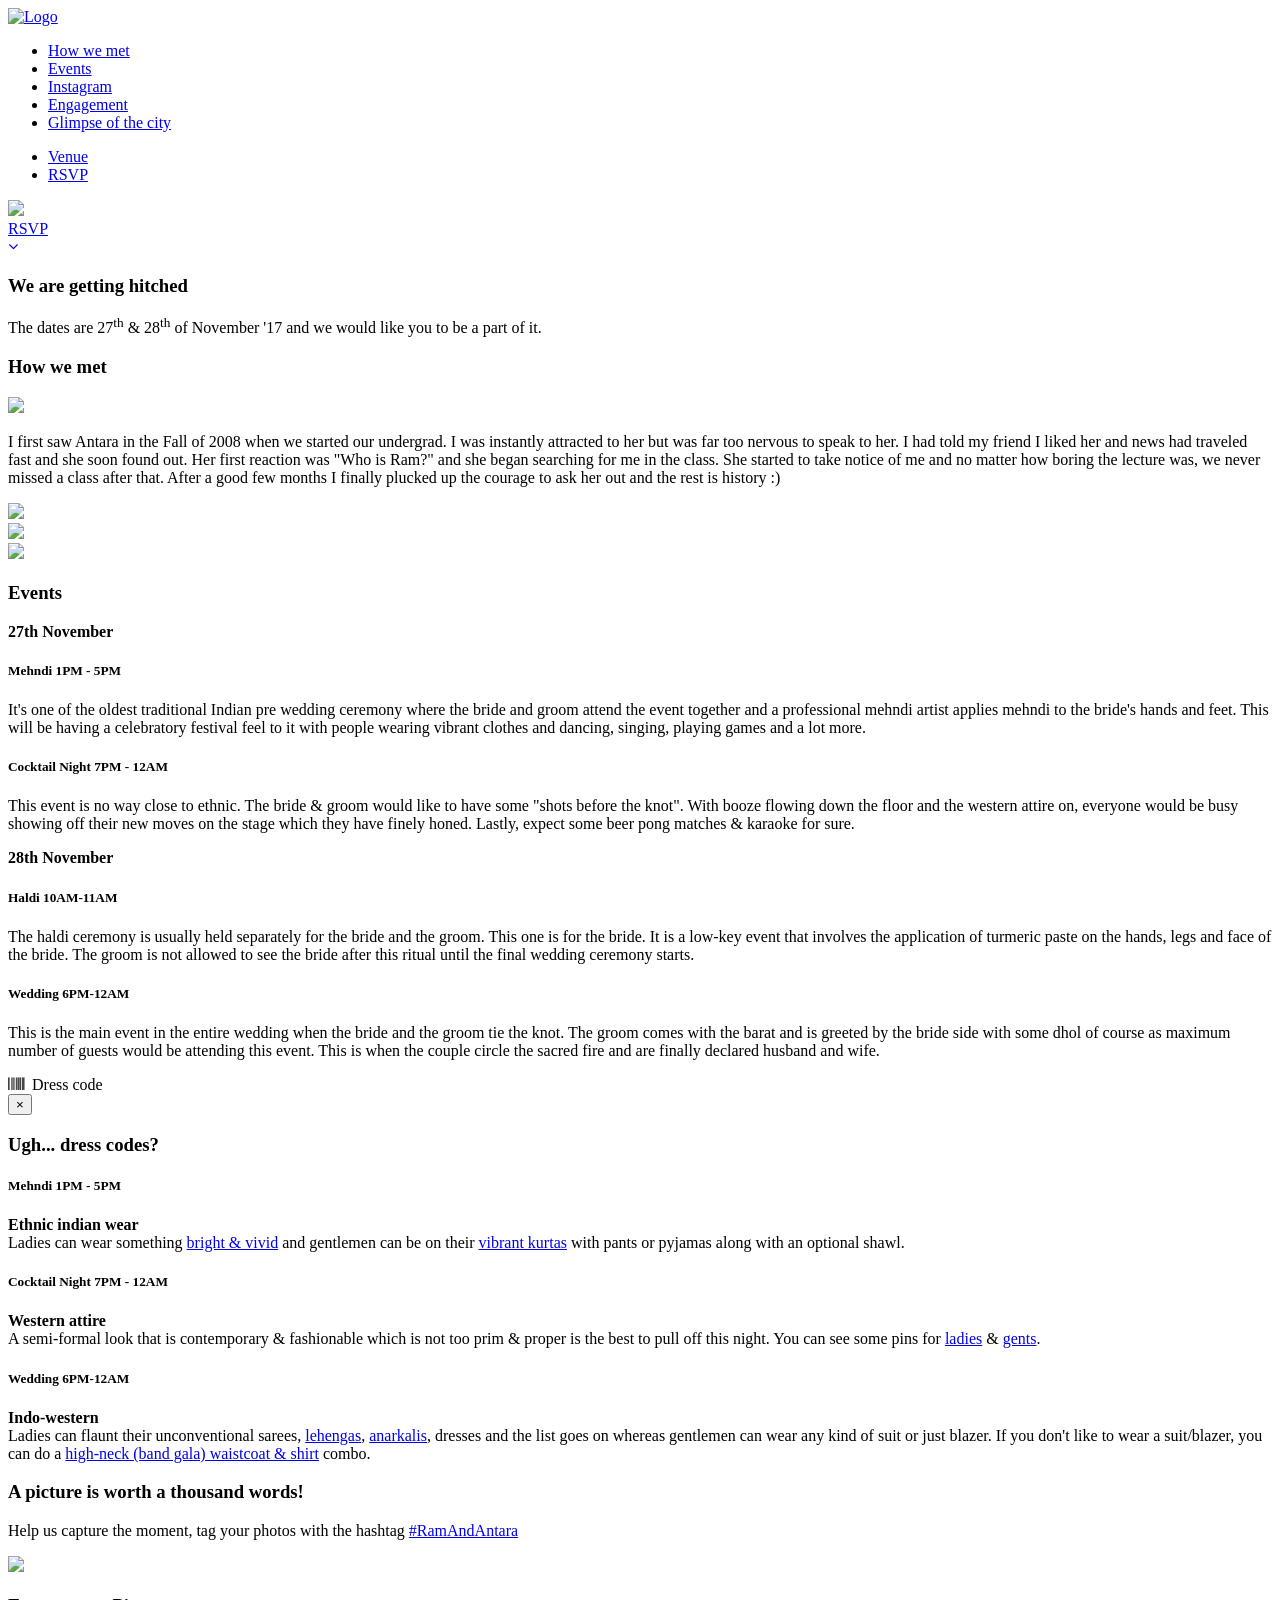
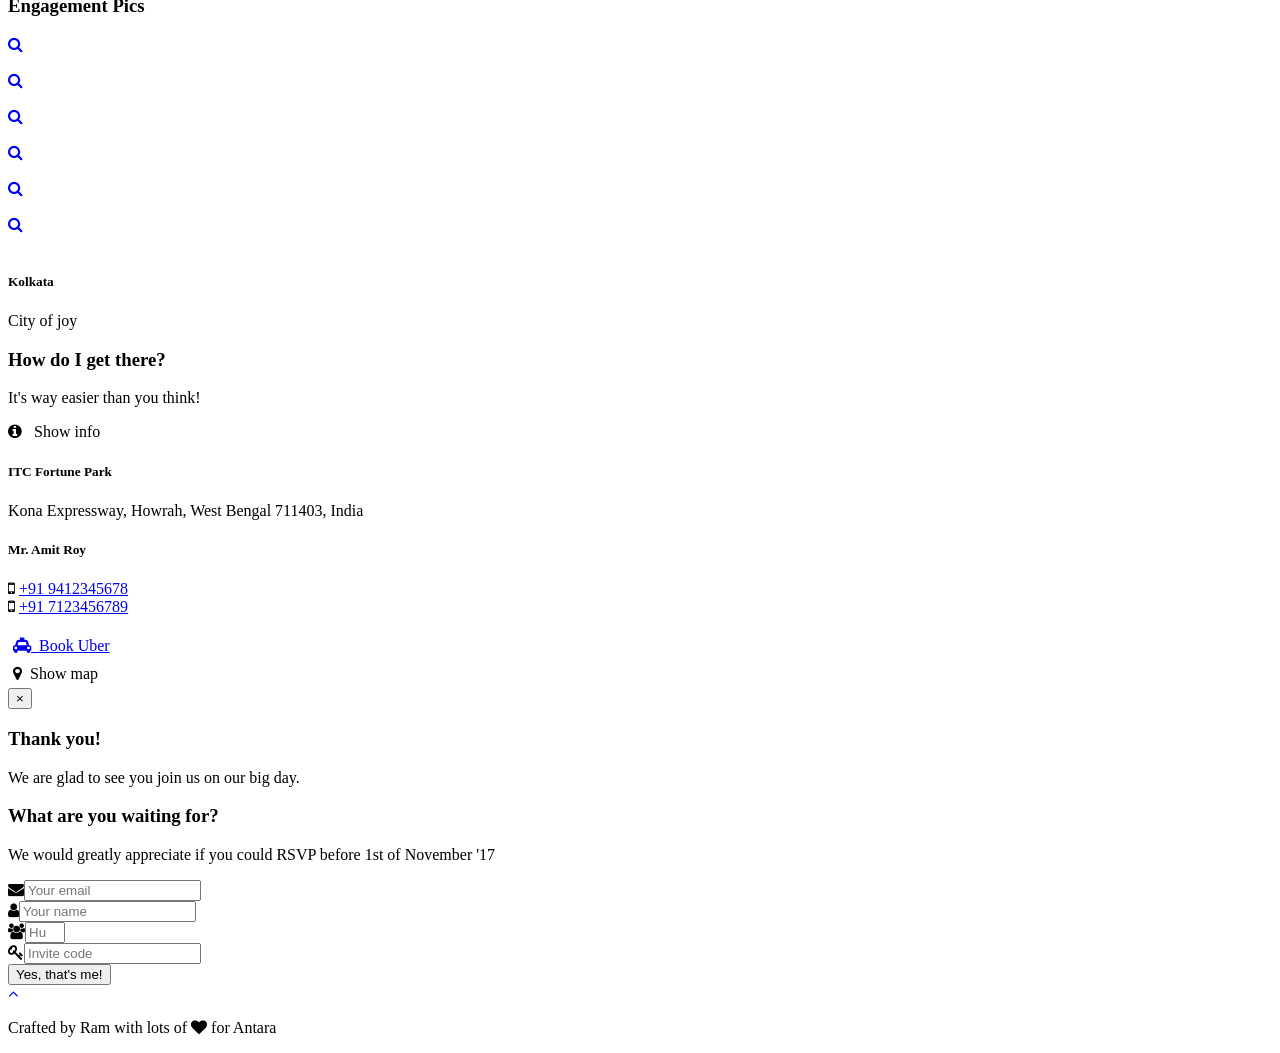
==== index.html @ 4f724c2d "changed some names" ====
<!doctype html>
<!--[if lt IE 7]>
<html class="no-js lt-ie9 lt-ie8 lt-ie7" lang="en"> <![endif]-->
<!--[if IE 7]>
<html class="no-js lt-ie9 lt-ie8" lang="en"> <![endif]-->
<!--[if IE 8]>
<html class="no-js lt-ie9" lang="en"> <![endif]-->
<!--[if gt IE 8]><!-->
<html class="no-js" lang="en"> <!--<![endif]-->
<head>
    <meta charset="utf-8">
    <meta http-equiv="X-UA-Compatible" content="IE=edge"/>
    <title>Shannan & Robert getting hitched!</title>
    <meta name="description" content="We would like to invite you to our big day.">
    <meta name="viewport" content="width=device-width, initial-scale=1">
    <meta name="theme-color" content="#ffffff">
    <meta property="og:title" content="Shannan & Robert">
    <meta property="og:description" content="We would like to invite you to our big day.">
    <meta property="og:image" content="https://wedding.ramswaroop.me/img/hero-min.jpg">
    <meta property="og:type" content="website">
    <link rel="apple-touch-icon" sizes="180x180" href="apple-touch-icon.png">
    <link rel="icon" type="image/png" sizes="32x32" href="favicon-32x32.png">
    <link rel="icon" type="image/png" sizes="16x16" href="favicon-16x16.png">
    <link rel="manifest" href="manifest.json">
    <link rel="mask-icon" href="safari-pinned-tab.svg" color="#5bbad5">

    <script>
        // load css files from CDN if local node_modules fail
        function loadCssFromCDN(css) {
            // create new link tag
            const link = document.createElement('link');
            if (css === 'animate.css') {
                link.href = 'https://cdnjs.cloudflare.com/ajax/libs/animate.css/3.7.2/animate.min.css';
            } else if (css === 'font-awesome.css') {
                link.href = 'https://cdnjs.cloudflare.com/ajax/libs/font-awesome/4.7.0/css/font-awesome.min.css';
            }
            link.rel = 'stylesheet';

            // add link tag to head section
            document.getElementsByTagName('head')[0].appendChild(link);
        }

        // load js files from CDN if local node_modules fail
        function loadJsFromCDN(js) {
            if (js === 'waypoints.js') {
                document.write('<script src="https://cdnjs.cloudflare.com/ajax/libs/waypoints/4.0.1/jquery.waypoints.js"><\/script>');
            } else if (js === 'jquery.js') {
                document.write('<script src="https://ajax.googleapis.com/ajax/libs/jquery/1.11.2/jquery.min.js"><\/script>');
            }
        }
    </script>

    <link rel="stylesheet" href="css/normalize.min.css">
    <link rel="stylesheet" href="css/bootstrap.min.css">
    <link rel="stylesheet" href="css/jquery.fancybox.css">
    <link rel="stylesheet" href="css/flexslider.css">
    <link rel="stylesheet" href="css/styles.min.css">
    <link rel="stylesheet" href="css/queries.css">
    <link rel="stylesheet" href="node_modules/animate.css/animate.min.css" onerror="loadCssFromCDN('animate.css')">
    <link rel="stylesheet" href="node_modules/font-awesome/css/font-awesome.min.css" onerror="loadCssFromCDN('font-awesome.css')">
    <script src="js/vendor/modernizr-2.8.3-respond-1.4.2.min.js"></script>
</head>
<body id="top">
<!--[if lt IE 8]>
<p class="browserupgrade">You are using an <strong>outdated</strong> browser. Please <a href="https://browsehappy.com/">upgrade
    your browser</a> to improve your experience.</p>
<![endif]-->
<section class="hero">
    <section class="navigation">
        <header>
            <div class="header-content">
                <div class="logo"><a href="#"><img src="img/logo.png" alt="Logo"></a></div>
                <div class="header-nav">
                    <nav>
                        <ul class="primary-nav">
                            <li><a href="#intro">How we met</a></li>
                            <li><a href="#events">Events</a></li>
                            <li><a href="#instagram">Instagram</a></li>
                            <li><a href="#eng-pics">Engagement</a></li>
                            <li class="hidden-sm hidden-xs"><a href="#video-bg">Glimpse of the city</a></li>
                        </ul>
                        <ul class="member-actions">
                            <li><a href="#map" class="login">Venue</a></li>
                            <li><a href="#rsvp" class="btn-white btn-small">RSVP</a></li>
                        </ul>
                    </nav>
                </div>
                <div class="navicon">
                    <a class="nav-toggle" href="#"><span></span></a>
                </div>
            </div>
        </header>
    </section>
    <div class="container">
        <div class="row">
            <div class="col-md-10 col-md-offset-1">
                <div class="hero-content text-center">
                    <!--<h1>Ram and Antara</h1>-->
                    <img src="img/logo-lg.png">
                    <!--<p class="intro">Ram & Antara are getting hitched!</p>-->
                    <!--<a href="#" class="btn btn-fill btn-large btn-margin-right">Scroll Down</a> -->
                </div>
            </div>
        </div>
        <div class="row">
            <div class="col-sm-4 hidden-xs"></div>
            <div class="col-sm-4 hidden-xs text-center"><a href="#rsvp"
                                                           class="btn btn-accent btn-large rsvp-btn">RSVP</a></div>
            <div class="col-sm-4 hidden-xs"></div>
        </div>
    </div>
    <div class="down-arrow floating-arrow"><a href="#invitation"><i class="fa fa-angle-down"></i></a></div>
</section>

<section id="invitation" class="section-padding">
    <div class="container">
        <div class="row">
            <div class="col-md-12 text-center">
                <h3>We are getting hitched</h3>
                <p>The dates are 27<sup>th</sup> & 28<sup>th</sup> of November '17 and we would like you to be a part of
                    it.</p>
                <div class="share-bar"></div>
            </div>
        </div>
    </div>
</section>

<section id="intro">
    <div class="container">
        <div class="row">
            <div class="col-md-12 text-center">
                <h3 class="header">How we met</h3>
            </div>
        </div>
        <div class="row">
            <div class="col-md-3 hidden-sm hidden-xs"><img src="img/IMG_2317.jpg" class="wp1"></div>
            <div class="col-md-6">
                <p>
                    I first saw Antara in the Fall of 2008 when we started our undergrad. I was instantly attracted to
                    her but was far too nervous to speak to her. I had told my friend I liked her and news had traveled
                    fast and she soon found out. Her first reaction was "Who is Ram?" and she began searching for me in
                    the class. She started to take notice of me and no matter how boring the lecture was, we never
                    missed a class after that. After a good few months I finally plucked up the courage to ask her out
                    and the rest is history :)
                </p>
            </div>
            <div class="col-md-3 hidden-sm hidden-xs"><img src="img/DSD_0214.jpg" class="wp2"></div>
        </div>
        <div class="row">
            <div class="col-sm-4 col-sm-push-2 col-xs-6 hidden-md hidden-lg"><img src="img/IMG_2317.jpg" class="wp8"></div>
            <div class="col-sm-4 col-sm-push-2 col-xs-6 hidden-md hidden-lg"><img src="img/DSD_0214.jpg" class="wp9"></div>
        </div>
    </div>
</section>

<section class="events section-padding" id="events">
    <div class="container">
        <div class="row">
            <div class="col-md-12">
                <h3 class="header">Events</h3>
            </div>
        </div>
        <div class="row">
            <div class="col-md-6 col-sm-12 col-xs-12 leftcol">
                <div class="wp3">
                    <p><strong>27th November</strong></p>

                    <h5>Mehndi <span class="time">1PM - 5PM</span></h5>
                    <p>It's one of the oldest traditional Indian pre wedding ceremony where the bride and groom
                        attend the event together and a professional mehndi artist applies
                        mehndi to the bride's hands and feet. This will be having a celebratory
                        festival feel to it with people wearing vibrant clothes and dancing, singing, playing
                        games and a lot more.</p>
                </div>
                <div class="wp5">
                    <h5>Cocktail Night <span class="time">7PM - 12AM</span></h5>
                    <p>This event is no way close to ethnic. The bride & groom would like to have some "shots before the
                        knot". With booze flowing down the floor and the western attire on, everyone would be busy
                        showing off their new moves on the stage which they have finely honed. Lastly, expect some beer
                        pong matches & karaoke for sure.</p>
                </div>
            </div>
            <div class="col-md-6 col-sm-12 col-xs-12 rightcol">
                <div class="wp4">
                    <p><strong>28th November</strong></p>

                    <h5>Haldi <span class="time">10AM-11AM</span></h5>
                    <p>The haldi ceremony is usually held separately for the bride and the groom. This one is for the
                        bride. It is a low-key event that involves the application of turmeric paste on the hands, legs
                        and face of the bride. The groom is not allowed to see the bride after this ritual until the
                        final wedding ceremony starts.</p>
                </div>
                <div class="wp6">
                    <h5>Wedding <span class="time">6PM-12AM</span></h5>
                    <p>This is the main event in the entire wedding when the bride and the groom tie the
                        knot. The groom comes with the barat and is greeted by the bride side with some dhol of course
                        as maximum number of guests would be attending this event. This is when the couple circle the
                        sacred fire and are finally declared husband and wife.</p>
                </div>
            </div>
        </div>
        <div class="row section-padding">
            <div class="col-md-4 col-md-offset-4 text-center">
                <a class="btn btn-accent btn-small" data-toggle="modal" data-target="#dc-modal">
                    <i class="fa fa-barcode"></i>&nbsp;&nbsp;Dress code
                </a>
            </div>
        </div>
        <!--<div class="row">
            <div class="col-xs-12 section-border section-padding">
            </div>
        </div>-->
    </div>

    <div id="dc-modal" class="modal fade" tabindex="-1" role="dialog">
        <div class="modal-dialog" role="document">
            <div class="modal-content">
                <div class="modal-body">
                    <button type="button" class="close" data-dismiss="modal" aria-label="Close"><span>&times;</span>
                    </button>
                    <h3 class="text-center section-padding">Ugh... dress codes?</h3>
                    <h5>Mehndi <span class="time">1PM - 5PM</span></h5>
                    <p>
                        <strong>Ethnic indian wear</strong>
                        <br>
                        Ladies can wear something
                        <a href="https://www.pinterest.com/ramswarooppatra/mehndi-dress-for-women/">bright & vivid</a>
                        and gentlemen can be on
                        their <a href="https://www.pinterest.com/ramswarooppatra/mehndi-dress-for-men/">vibrant
                        kurtas</a> with pants or pyjamas along with an optional shawl.
                    </p>
                    <h5>Cocktail Night <span class="time">7PM - 12AM</span></h5>
                    <p>
                        <strong>Western attire</strong>
                        <br>
                        A semi-formal look that is contemporary & fashionable which is not too prim & proper is the best
                        to pull off this night. You can see some pins for
                        <a href="https://www.pinterest.com/ramswarooppatra/cocktail-night-outfit-for-women/">ladies</a>
                        & <a href="https://www.pinterest.com/ramswarooppatra/cocktail-night-outfit-for-men/">gents</a>.
                    </p>
                    <h5>Wedding <span class="time">6PM-12AM</span></h5>
                    <p>
                        <strong>Indo-western</strong>
                        <br>
                        Ladies can flaunt their unconventional sarees,
                        <a href="https://www.pinterest.com/ramswarooppatra/indo-western-lehengas/">lehengas</a>,
                        <a href="https://www.pinterest.com/ramswarooppatra/indo-western-anarkalis/">anarkalis</a>,
                        dresses and the list
                        goes on whereas gentlemen can wear any kind of suit or just blazer. If you don't like to wear a
                        suit/blazer, you can do a <a
                            href="https://www.pinterest.com/ramswarooppatra/high-neck-jackets-for-men/">high-neck
                        (band gala) waistcoat & shirt</a> combo.
                    </p>
                </div>
            </div><!-- /.modal-content -->
        </div><!-- /.modal-dialog -->
    </div><!-- /.modal -->

</section>

<section id="instagram" class="section-padding">
    <div class="container">
        <div class="row">
            <div class="col-md-12 text-center">
                <h3>A picture is worth a thousand words!</h3>
                <p>Help us capture the moment, tag your photos with the hashtag
                    <a href="https://instagram.com/explore/tags/ramandantara/" target="_blank">#RamAndAntara</a>
                </p>
            </div>
        </div>
        <div class="row section-border wp7">
            <div class="col-md-4 col-md-offset-4">
                <img src="img/iphone_instagram.jpg">
            </div>
        </div>
    </div>
</section>

<section id="eng-pics" class="section-padding">
    <div class="container-fluid">
        <div class="row">
            <div class="col-md-12 text-center">
                <h3 class="header">Engagement Pics</h3>
            </div>
        </div>
        <div class="row">
            <div class="col-md-2">
                <a class="fancybox" rel="group" href="img/eng_pics/_RFX2942-lg.jpg">
                    <div class="img-wrap">
                        <div class="overlay">
                            <i class="fa fa-search"></i>
                        </div>
                        <img src="img/eng_pics/_RFX2942-sm.jpg" alt=""/>
                    </div>
                </a>
            </div>
            <div class="col-md-2">
                <a class="fancybox" rel="group" href="img/eng_pics/IMG_3483-lg.jpg">
                    <div class="img-wrap">
                        <div class="overlay">
                            <i class="fa fa-search"></i>
                        </div>
                        <img src="img/eng_pics/IMG_3483-sm.jpg" alt=""/>
                    </div>
                </a>
            </div>
            <div class="col-md-2">
                <a class="fancybox" rel="group" href="img/eng_pics/_RFX2992-lg.jpg">
                    <div class="img-wrap">
                        <div class="overlay">
                            <i class="fa fa-search"></i>
                        </div>
                        <img src="img/eng_pics/_RFX2992-sm.jpg" alt=""/>
                    </div>
                </a>
            </div>
            <div class="col-md-2">
                <a class="fancybox" rel="group" href="img/eng_pics/_RFX3064-lg.jpg">
                    <div class="img-wrap">
                        <div class="overlay">
                            <i class="fa fa-search"></i>
                        </div>
                        <img src="img/eng_pics/_RFX3064-sm.jpg" alt=""/>
                    </div>
                </a>
            </div>
            <div class="col-md-2">
                <a class="fancybox" rel="group" href="img/eng_pics/NGP_4089-lg.jpg">
                    <div class="img-wrap">
                        <div class="overlay">
                            <i class="fa fa-search"></i>
                        </div>
                        <img src="img/eng_pics/NGP_4089-sm.jpg" alt=""/>
                    </div>
                </a>
            </div>
            <div class="col-md-2">
                <a class="fancybox" rel="group" href="img/eng_pics/NGP_4119-lg.jpg">
                    <div class="img-wrap">
                        <div class="overlay">
                            <i class="fa fa-search"></i>
                        </div>
                        <img src="img/eng_pics/NGP_4119-sm.jpg" alt=""/>
                    </div>
                </a>
            </div>
        </div>
    </div>
    <div class="container">
        <div class="row hidden-lg hidden-md hidden-xs">
            <div class="col-xs-12 section-border section-padding"></div>
        </div>
    </div>
    <!--<div class="row">
        <div class="col-md-12">
            <div class="diamond floating-logo">
                <img src="img/sketch-logo.png" alt="Sketch Logo">
                <div class="ring"></div>
            </div>
        </div>
    </div>-->
</section>

<section id="video-bg" class="hidden-sm hidden-xs">
    <div id="bgndVideo" class="player"
         data-property="{videoURL:'https://youtu.be/9giqL1H6yRs',containment:'#video-bg',autoPlay:true, mute:true, showControls:false, startAt:80, stopAt:259, opacity:1}">
    </div>
    <div id="video-content">
        <h5>Kolkata</h5>
        <p>City of joy</p>
    </div>
</section>

<section id="map" class="section-padding">
    <div class="text-center">
        <h3>How do I get there?</h3>
        <p>It's way easier than you think!</p>
    </div>
    <div id="map-canvas"></div>
    <div id="map-content-wrapper" class="container pointer-events-none">
        <div class="row">
            <div class="col-xs-offset-1 col-xs-10 col-md-offset-3 col-md-6">
                <div class="text-center">
                    <div id="btn-show-content" class="toggle-map-content pointer-events-auto">
                        <i class="fa fa-info-circle"></i>&nbsp;&nbsp; Show info
                    </div>
                </div>
                <div id="map-content" class="pointer-events-auto">
                    <div class="row">
                        <div class="col-md-6">
                            <h5>ITC Fortune Park</h5>
                            <p>Kona Expressway, Howrah, West Bengal 711403, India</p>
                        </div>
                        <div class="col-md-6">
                            <h5>Mr. Amit Roy</h5>
                            <p><i class="fa fa-mobile"></i> <a href="tel://+919412345678">+91 9412345678</a><br>
                                <i class="fa fa-mobile"></i> <a href="tel://+917123456789">+91 7123456789</a></p>
                        </div>
                    </div>
                    <div class="row text-center">
                        <div class="col-md-6" style="padding: 5px;">
                            <a class="btn btn-fill btn-small"
                               href="https://m.uber.com/ul/?action=setPickup&client_id=Yh7Dl6SjB56RY2JuuZF8ttVa6ryFV78W&pickup=my_location&dropoff[formatted_address]=Fortune%20Park%20Panchwati%20-%20Hotels%20in%20Kolkata%2C%20Howrah%2C%20West%20Bengal%2C%20India&dropoff[latitude]=22.593276&dropoff[longitude]=88.270277"><i
                                    class="fa fa-taxi"></i>&nbsp;&nbsp;Book Uber</a>
                        </div>
                        <div class="col-md-6" style="padding: 5px;">
                            <a class="btn btn-accent btn-small" id="btn-show-map"><i class="fa fa-map-marker"></i>&nbsp;&nbsp;Show
                                map</a>
                        </div>
                    </div>
                </div>
            </div>
        </div>
    </div>
</section>

<section class="rsvp text-center" id="rsvp">

    <div id="rsvp-modal" class="modal fade" tabindex="-1" role="dialog">
        <div class="modal-dialog" role="document">
            <div class="modal-content">
                <div class="modal-body">
                    <button type="button" class="close" data-dismiss="modal" aria-label="Close"><span>&times;</span>
                    </button>
                    <div class="section-padding">
                        <h3>Thank you!</h3>
                        <p>We are glad to see you join us on our big day.</p>
                        <div id="add-to-cal"></div>
                    </div>
                </div>
            </div><!-- /.modal-content -->
        </div><!-- /.modal-dialog -->
    </div><!-- /.modal -->

    <div class="container">
        <div class="row">
            <div class="col-md-6 col-md-offset-3">
                <h3>What are you waiting for?</h3>
                <p>We would greatly appreciate if you could RSVP before 1st of November '17</p>
                <form id="rsvp-form" class="rsvp-form"
                      action=""
                      method="POST">
                    <div class="row">
                        <div class="col-md-6 col-sm-6">
                            <div class="form-input-group">
                                <i class="fa fa-envelope"></i><input type="email" name="email" class=""
                                                                     placeholder="Your email"
                                                                     required>
                            </div>
                        </div>
                        <div class="col-md-6 col-sm-6">
                            <div class="form-input-group">
                                <i class="fa fa-user"></i><input name="name" class=""
                                                                 placeholder="Your name"
                                                                 required>
                            </div>
                        </div>
                    </div>
                    <div class="row">
                        <div class="col-md-6 col-sm-6">
                            <div class="form-input-group">
                                <i class="fa fa-users"></i><input type="number" name="extras" class="" min="0"
                                                                  max="4"
                                                                  placeholder="Husband/Wife or kids"
                                                                  required>
                            </div>
                        </div>
                        <div class="col-md-6 col-sm-6">
                            <div class="form-input-group">
                                <i class="fa fa-key"></i><input type="number" name="invite_code" id="invite_code"
                                                                class="" min="0"
                                                                placeholder="Invite code"
                                                                required>
                            </div>
                        </div>
                    </div>
                    <div class="row">
                        <div class="col-md-12" id="alert-wrapper"></div>
                    </div>
                    <button class="btn-fill rsvp-btn">
                        Yes,
                        that's me!
                    </button>
                </form>
            </div>
        </div>
    </div>
</section>

<footer>
    <div class="container">
        <div class="row">
            <div class="col-sm-12 text-center content">
                <span class="to-top-wrapper"><a href="#top" class="to-top"><i class="fa fa-angle-up"></i></a></span>
                <p>Crafted by Ram with lots of <span class="fa fa-heart pulse2"></span> for Antara</p>
            </div>
        </div>
    </div>
</footer>
<script src="js/vendor/jquery-1.11.2.min.js" onerror="loadJsFromCDN('jquery.js')"></script>
<script src="node_modules/waypoints/lib/jquery.waypoints.min.js" onerror="loadJsFromCDN('waypoints.js')"></script>
<script src="js/jquery.fancybox.pack.js"></script>
<script src="js/vendor/bootstrap.min.js"></script>
<script src="js/jquery.flexslider-min.js"></script>
<script src="js/jquery.mb.YTPlayer.min.js"></script>
<script src="js/vendor/ouical.js"></script>
<script src="js/scripts.min.js"></script>
<script async defer
        src="https://maps.googleapis.com/maps/api/js?key=AIzaSyBlPw3GQYI3faa_9mRE6plWuM7xNEmrwH0&callback=initMap"></script>
<!-- Google Analytics -->
<script>
    (function (i, s, o, g, r, a, m) {
        i['GoogleAnalyticsObject'] = r;
        i[r] = i[r] || function () {
            (i[r].q = i[r].q || []).push(arguments)
        }, i[r].l = 1 * new Date();
        a = s.createElement(o),
            m = s.getElementsByTagName(o)[0];
        a.async = 1;
        a.src = g;
        m.parentNode.insertBefore(a, m)
    })(window, document, 'script', 'https://www.google-analytics.com/analytics.js', 'ga');
    ga('create', 'UA-46465113-4', 'auto');
    ga('send', 'pageview');
</script>
</body>
</html>
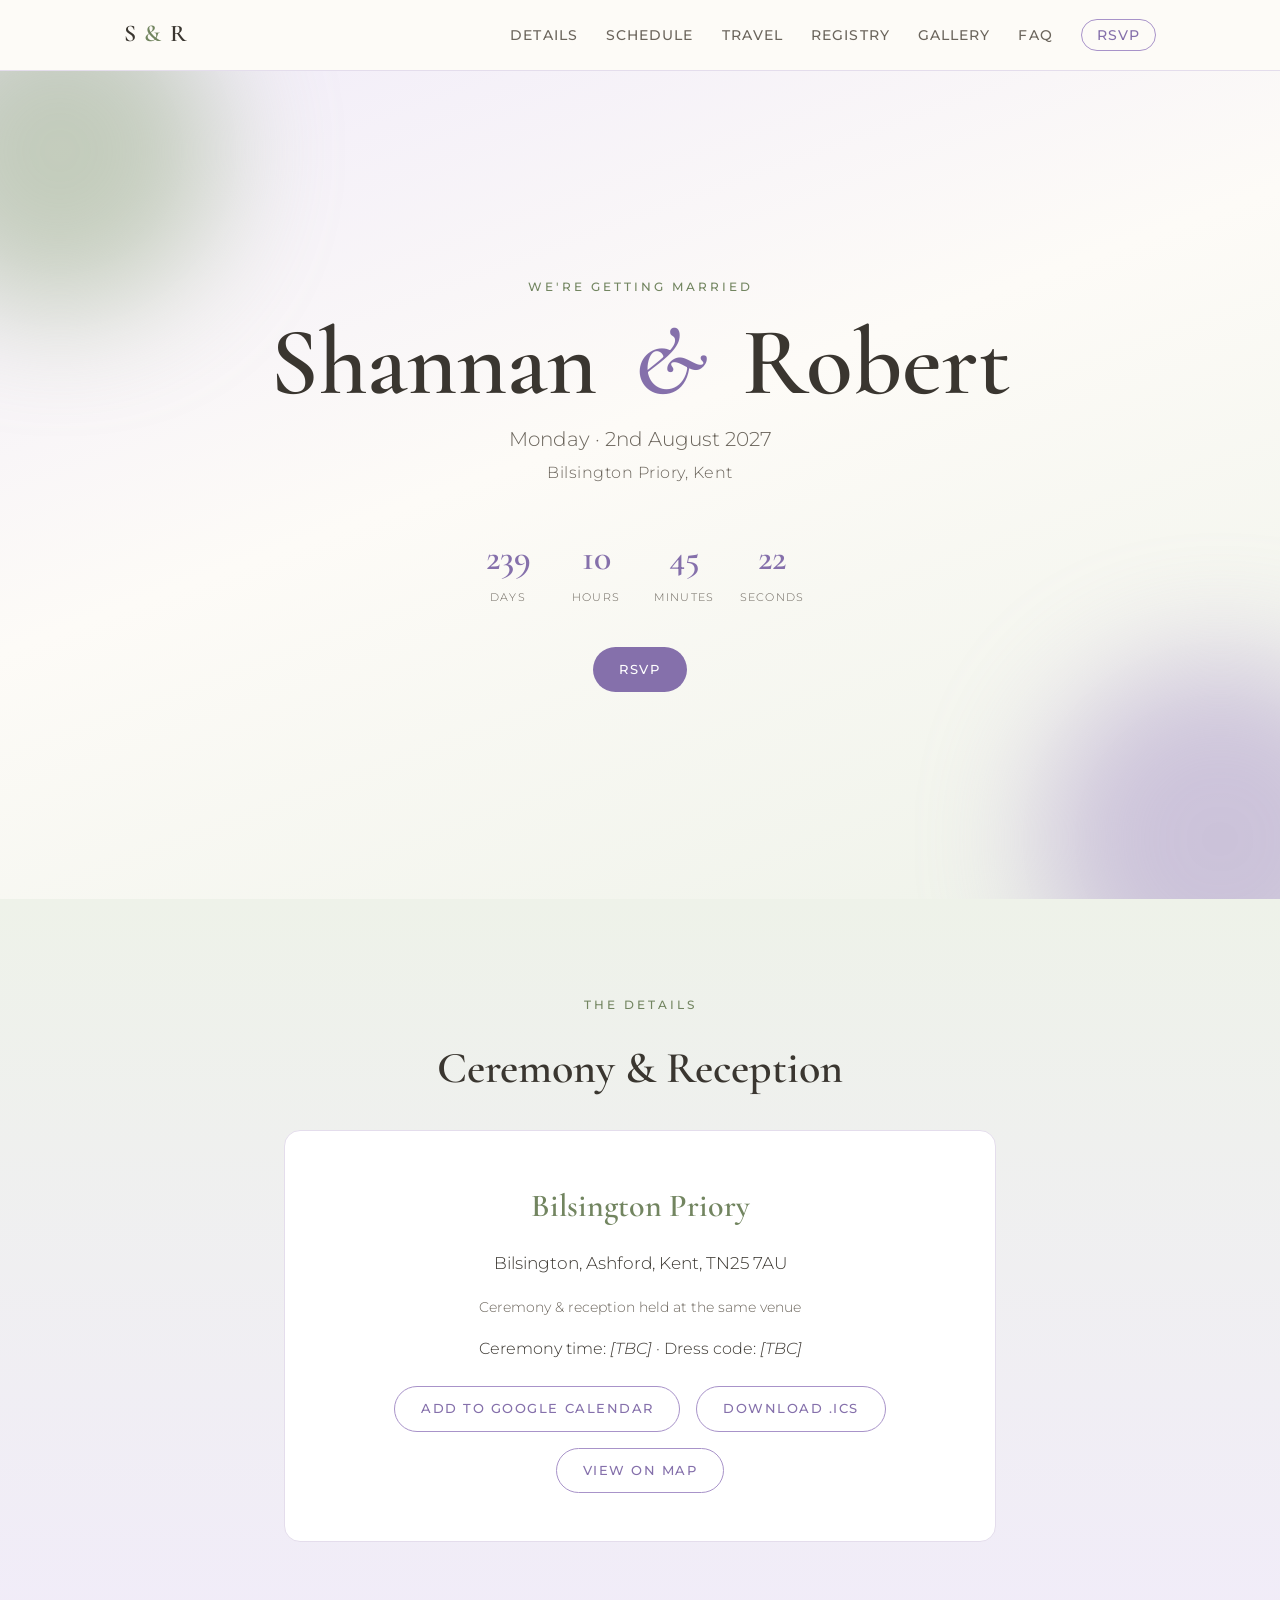
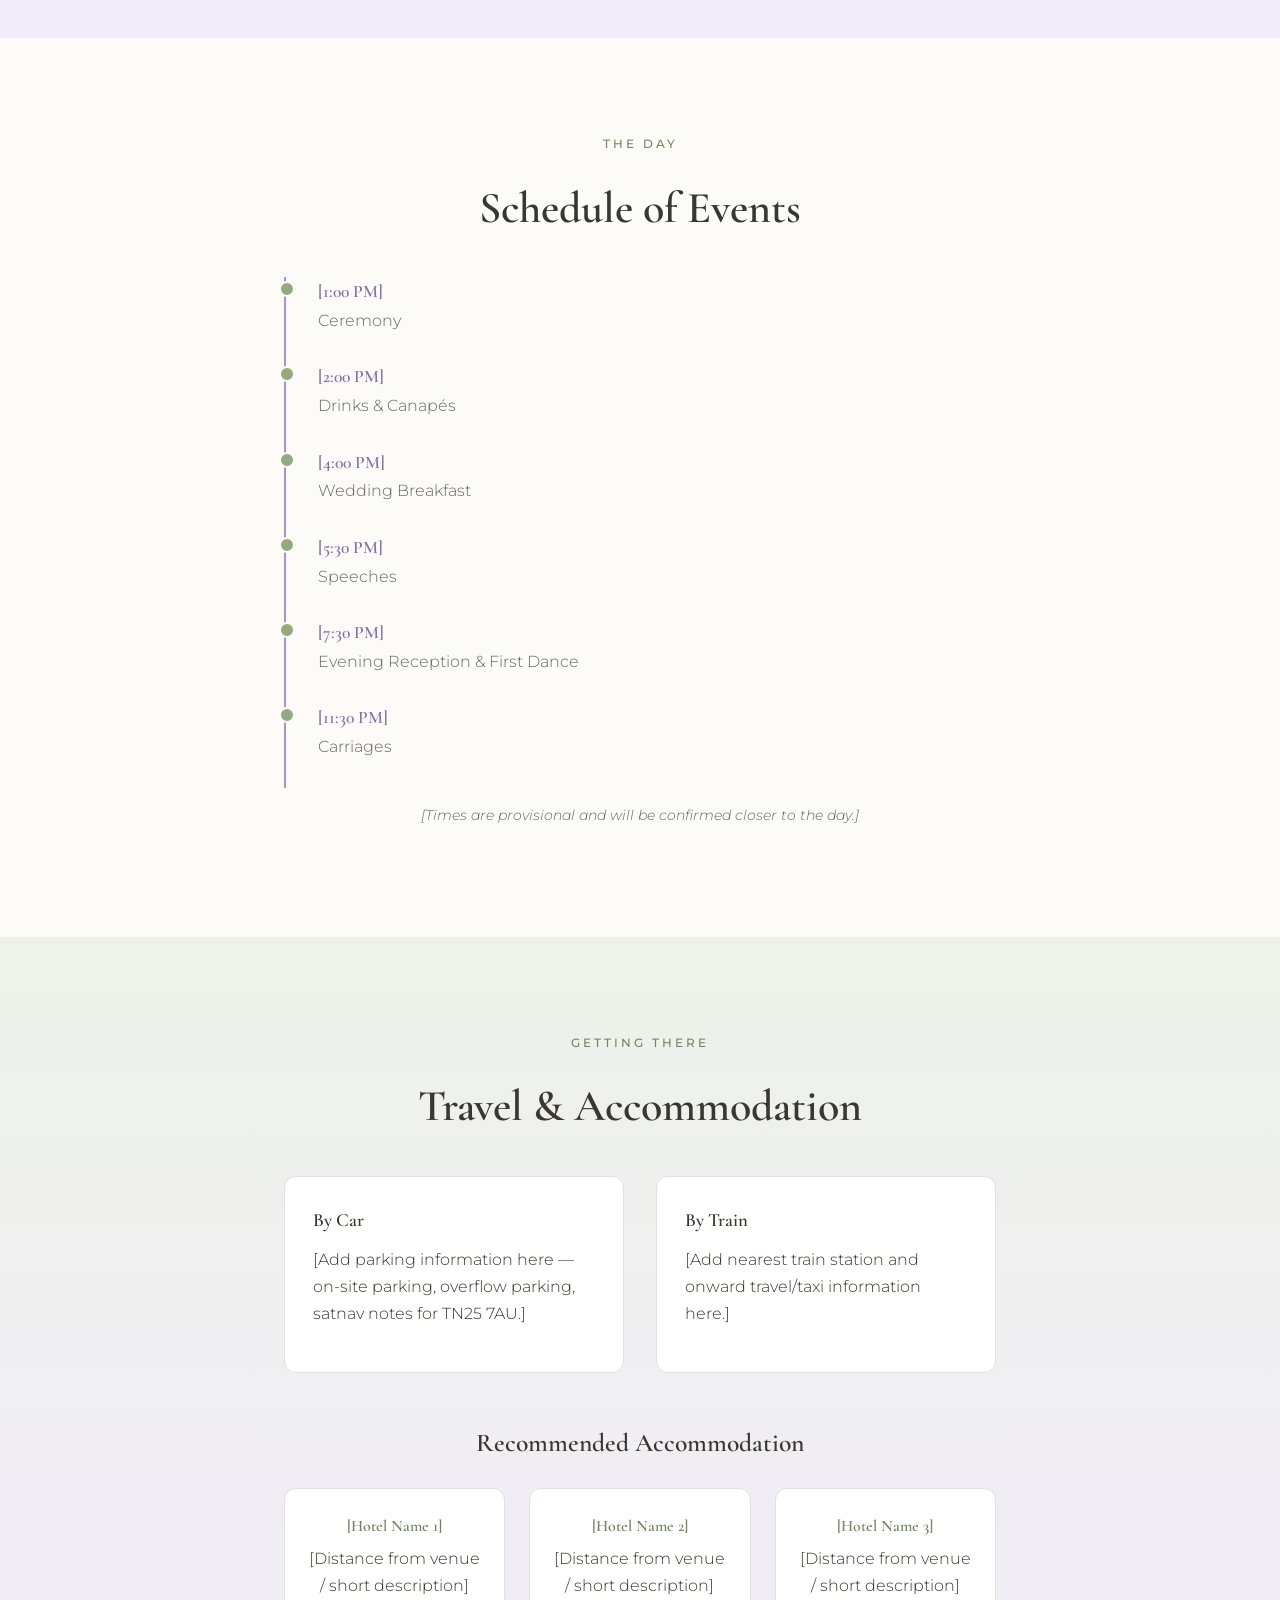
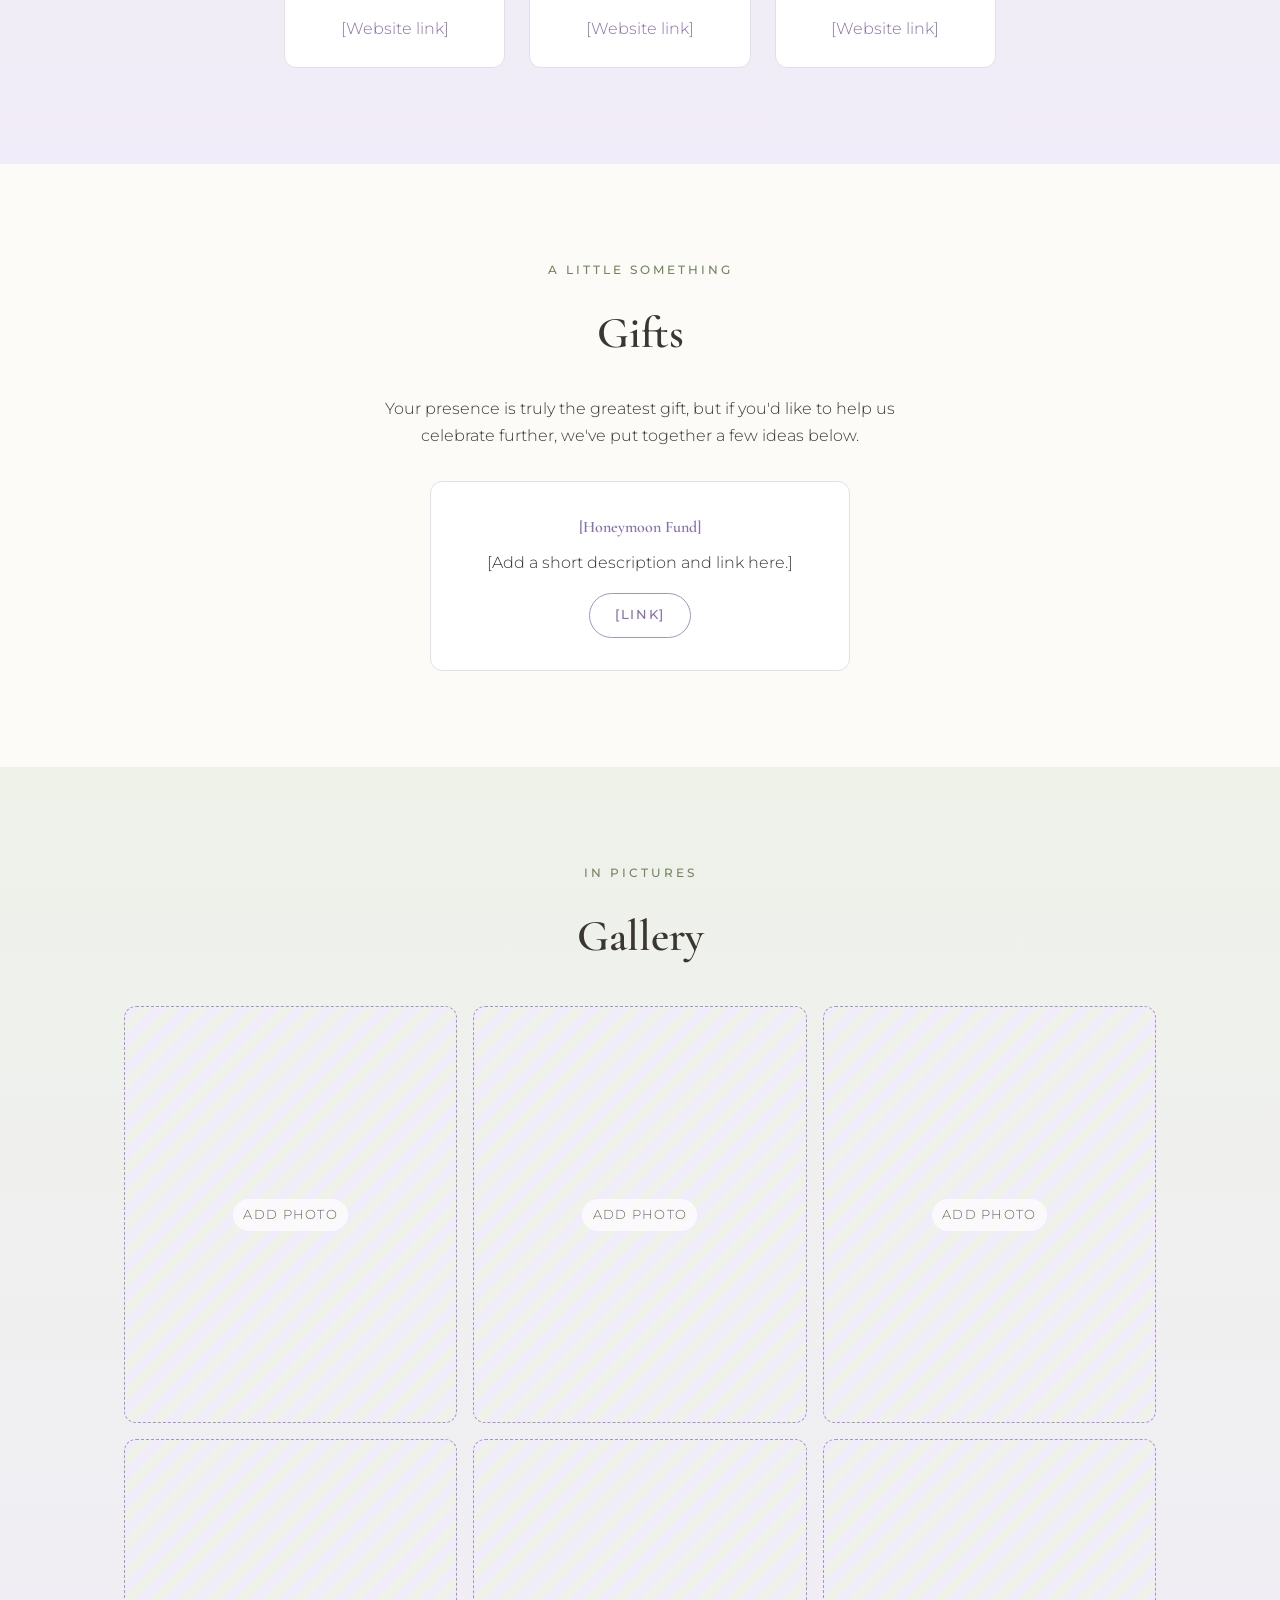
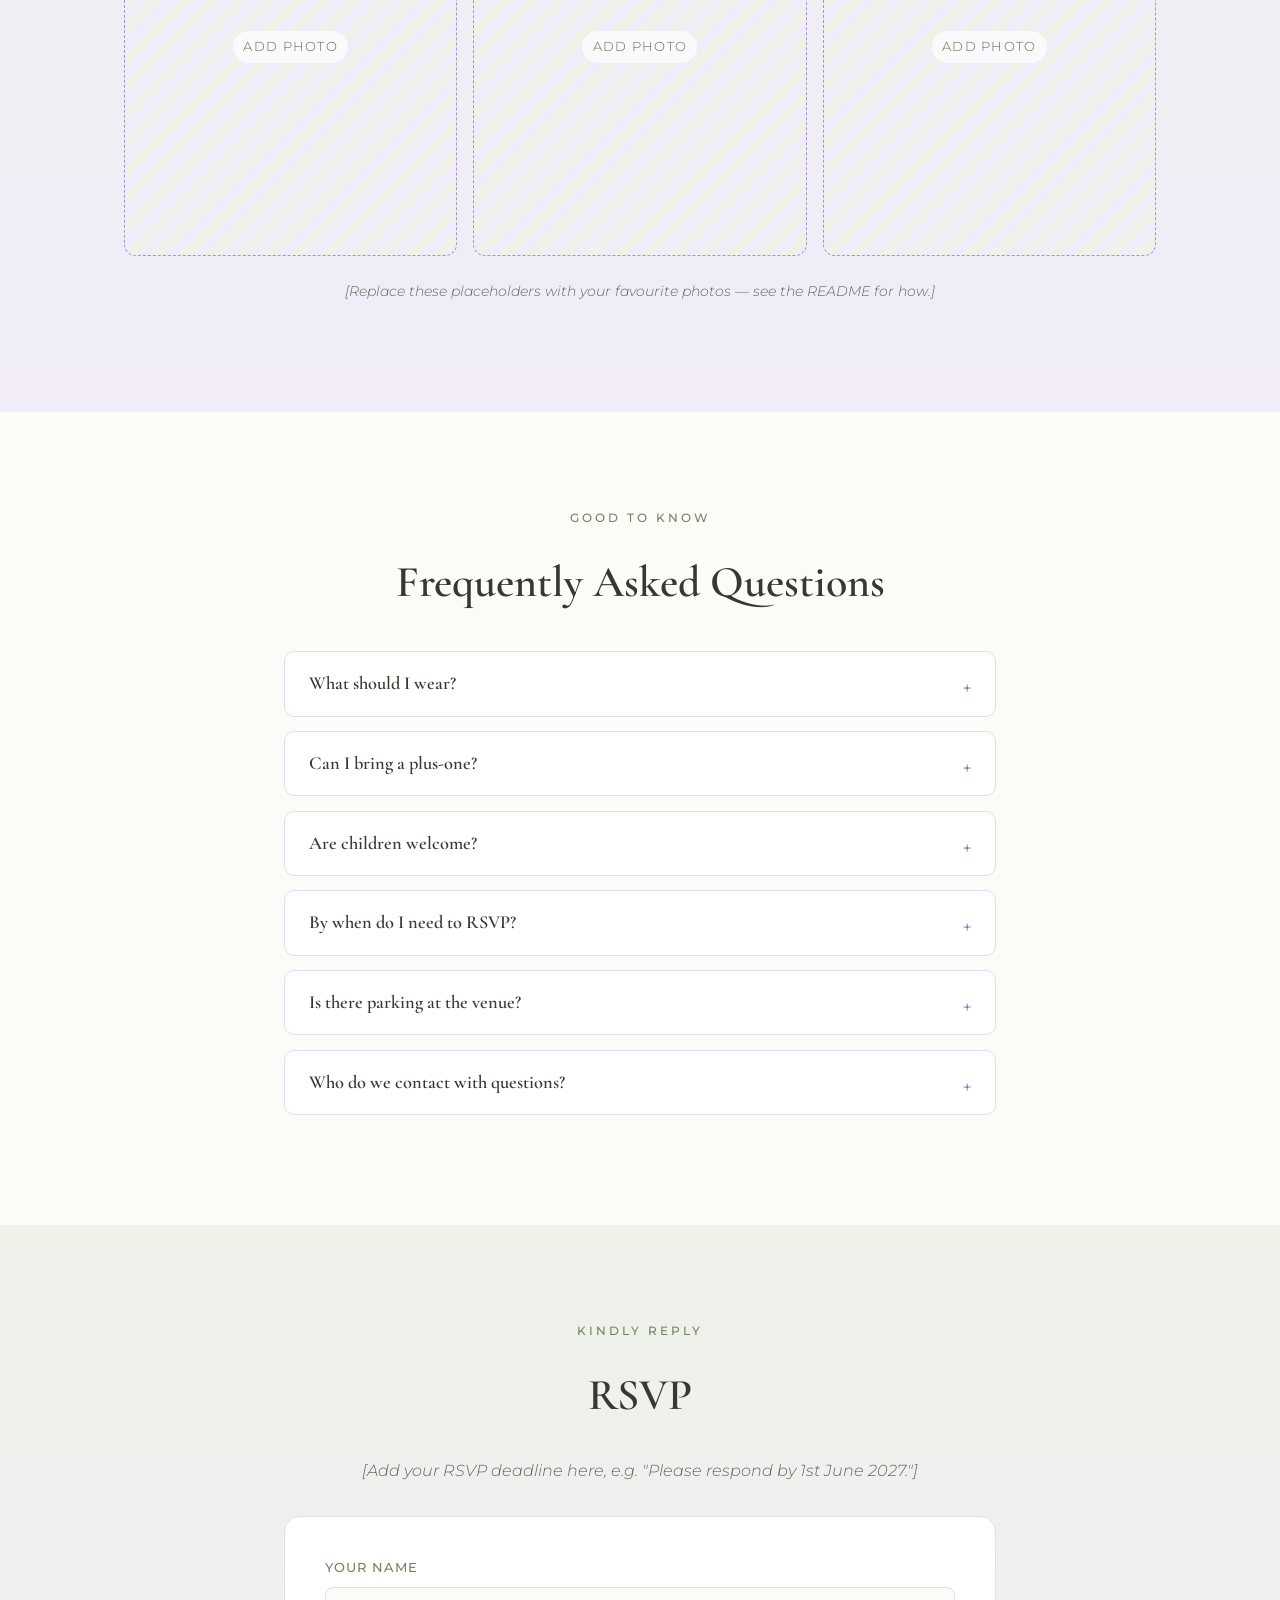
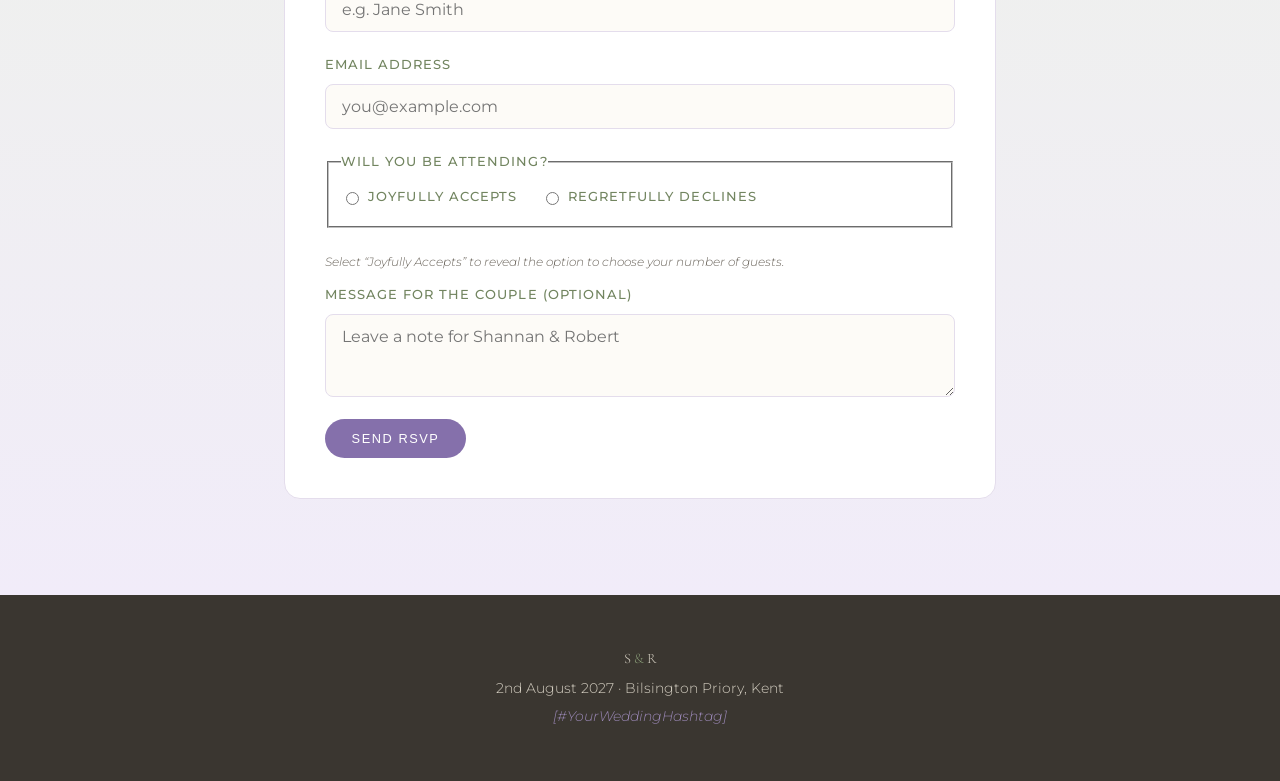
==== commit 31d400c0: "Initial wedding website" ====
--- a/index.html
+++ b/index.html
@@ -1,527 +1,529 @@
-<!doctype html>
-<!--[if lt IE 7]>
-<html class="no-js lt-ie9 lt-ie8 lt-ie7" lang="en"> <![endif]-->
-<!--[if IE 7]>
-<html class="no-js lt-ie9 lt-ie8" lang="en"> <![endif]-->
-<!--[if IE 8]>
-<html class="no-js lt-ie9" lang="en"> <![endif]-->
-<!--[if gt IE 8]><!-->
-<html class="no-js" lang="en"> <!--<![endif]-->
+<!DOCTYPE html>
+<html lang="en">
 <head>
-    <meta charset="utf-8">
-    <meta http-equiv="X-UA-Compatible" content="IE=edge"/>
-    <title>Shannan & Robert getting hitched!</title>
-    <meta name="description" content="We would like to invite you to our big day.">
-    <meta name="viewport" content="width=device-width, initial-scale=1">
-    <meta name="theme-color" content="#ffffff">
-    <meta property="og:title" content="Shannan & Robert">
-    <meta property="og:description" content="We would like to invite you to our big day.">
-    <meta property="og:image" content="https://wedding.ramswaroop.me/img/hero-min.jpg">
-    <meta property="og:type" content="website">
-    <link rel="apple-touch-icon" sizes="180x180" href="apple-touch-icon.png">
-    <link rel="icon" type="image/png" sizes="32x32" href="favicon-32x32.png">
-    <link rel="icon" type="image/png" sizes="16x16" href="favicon-16x16.png">
-    <link rel="manifest" href="manifest.json">
-    <link rel="mask-icon" href="safari-pinned-tab.svg" color="#5bbad5">
-
-    <script>
-        // load css files from CDN if local node_modules fail
-        function loadCssFromCDN(css) {
-            // create new link tag
-            const link = document.createElement('link');
-            if (css === 'animate.css') {
-                link.href = 'https://cdnjs.cloudflare.com/ajax/libs/animate.css/3.7.2/animate.min.css';
-            } else if (css === 'font-awesome.css') {
-                link.href = 'https://cdnjs.cloudflare.com/ajax/libs/font-awesome/4.7.0/css/font-awesome.min.css';
-            }
-            link.rel = 'stylesheet';
-
-            // add link tag to head section
-            document.getElementsByTagName('head')[0].appendChild(link);
-        }
-
-        // load js files from CDN if local node_modules fail
-        function loadJsFromCDN(js) {
-            if (js === 'waypoints.js') {
-                document.write('<script src="https://cdnjs.cloudflare.com/ajax/libs/waypoints/4.0.1/jquery.waypoints.js"><\/script>');
-            } else if (js === 'jquery.js') {
-                document.write('<script src="https://ajax.googleapis.com/ajax/libs/jquery/1.11.2/jquery.min.js"><\/script>');
-            }
-        }
-    </script>
-
-    <link rel="stylesheet" href="css/normalize.min.css">
-    <link rel="stylesheet" href="css/bootstrap.min.css">
-    <link rel="stylesheet" href="css/jquery.fancybox.css">
-    <link rel="stylesheet" href="css/flexslider.css">
-    <link rel="stylesheet" href="css/styles.min.css">
-    <link rel="stylesheet" href="css/queries.css">
-    <link rel="stylesheet" href="node_modules/animate.css/animate.min.css" onerror="loadCssFromCDN('animate.css')">
-    <link rel="stylesheet" href="node_modules/font-awesome/css/font-awesome.min.css" onerror="loadCssFromCDN('font-awesome.css')">
-    <script src="js/vendor/modernizr-2.8.3-respond-1.4.2.min.js"></script>
+<meta charset="UTF-8">
+<meta name="viewport" content="width=device-width, initial-scale=1.0">
+<title>Shannan &amp; Robert | 2nd August 2027</title>
+<meta name="description" content="Join us as we celebrate the wedding of Shannan &amp; Robert on Monday 2nd August 2027 at Bilsington Priory, Kent.">
+<link rel="icon" href="data:image/svg+xml,%3Csvg xmlns='http://www.w3.org/2000/svg' viewBox='0 0 100 100'%3E%3Ctext y='.9em' font-size='90'%3E%F0%9F%8C%BF%3C/text%3E%3C/svg%3E">
+<link rel="preconnect" href="https://fonts.googleapis.com">
+<link rel="preconnect" href="https://fonts.gstatic.com" crossorigin>
+<link href="https://fonts.googleapis.com/css2?family=Cormorant+Garamond:wght@400;500;600;700&family=Montserrat:wght@300;400;500;600&display=swap" rel="stylesheet">
+<link rel="stylesheet" href="css/style.css">
 </head>
-<body id="top">
-<!--[if lt IE 8]>
-<p class="browserupgrade">You are using an <strong>outdated</strong> browser. Please <a href="https://browsehappy.com/">upgrade
-    your browser</a> to improve your experience.</p>
-<![endif]-->
-<section class="hero">
-    <section class="navigation">
-        <header>
-            <div class="header-content">
-                <div class="logo"><a href="#"><img src="img/logo.png" alt="Logo"></a></div>
-                <div class="header-nav">
-                    <nav>
-                        <ul class="primary-nav">
-                            <li><a href="#intro">How we met</a></li>
-                            <li><a href="#events">Events</a></li>
-                            <li><a href="#instagram">Instagram</a></li>
-                            <li><a href="#eng-pics">Engagement</a></li>
-                            <li class="hidden-sm hidden-xs"><a href="#video-bg">Glimpse of the city</a></li>
-                        </ul>
-                        <ul class="member-actions">
-                            <li><a href="#map" class="login">Venue</a></li>
-                            <li><a href="#rsvp" class="btn-white btn-small">RSVP</a></li>
-                        </ul>
-                    </nav>
-                </div>
-                <div class="navicon">
-                    <a class="nav-toggle" href="#"><span></span></a>
-                </div>
-            </div>
-        </header>
-    </section>
+<body>
+
+<a class="skip-link" href="#main">Skip to content</a>
+
+<header class="site-header" id="site-header">
+  <nav class="nav container">
+    <a href="#top" class="nav-monogram">S <span>&amp;</span> R</a>
+    <button class="nav-toggle" id="navToggle" aria-label="Toggle navigation" aria-expanded="false">
+      <span></span><span></span><span></span>
+    </button>
+    <ul class="nav-links" id="navLinks">
+      <li><a href="#details">Details</a></li>
+      <li><a href="#schedule">Schedule</a></li>
+      <li><a href="#travel">Travel</a></li>
+      <li><a href="#registry">Registry</a></li>
+      <li><a href="#gallery">Gallery</a></li>
+      <li><a href="#faq">FAQ</a></li>
+      <li><a href="#rsvp" class="nav-cta">RSVP</a></li>
+    </ul>
+  </nav>
+</header>
+
+<main id="main">
+
+  <!-- HERO -->
+  <section class="hero" id="top">
+    <div class="hero-inner">
+      <p class="eyebrow">We're getting married</p>
+      <h1 class="hero-names">Shannan <span class="amp">&amp;</span> Robert</h1>
+      <p class="hero-date">Monday &middot; 2nd August 2027</p>
+      <p class="hero-venue">Bilsington Priory, Kent</p>
+
+      <div class="countdown" id="countdown" aria-live="polite">
+        <div class="countdown-item"><span class="countdown-num" id="cd-days">00</span><span class="countdown-label">Days</span></div>
+        <div class="countdown-item"><span class="countdown-num" id="cd-hours">00</span><span class="countdown-label">Hours</span></div>
+        <div class="countdown-item"><span class="countdown-num" id="cd-mins">00</span><span class="countdown-label">Minutes</span></div>
+        <div class="countdown-item"><span class="countdown-num" id="cd-secs">00</span><span class="countdown-label">Seconds</span></div>
+      </div>
+
+      <a href="#rsvp" class="btn btn-primary">RSVP</a>
+    </div>
+    <div class="hero-leaf hero-leaf-left" aria-hidden="true"></div>
+    <div class="hero-leaf hero-leaf-right" aria-hidden="true"></div>
+  </section>
+
+  <!-- EVENT DETAILS -->
+  <section class="section alt" id="details">
+    <div class="container narrow">
+      <p class="section-eyebrow">The Details</p>
+      <h2 class="section-title">Ceremony &amp; Reception</h2>
+      <div class="details-card">
+        <h3>Bilsington Priory</h3>
+        <p class="details-address">
+          Bilsington, Ashford, Kent, TN25 7AU
+        </p>
+        <p class="details-meta">Ceremony &amp; reception held at the same venue</p>
+        <p class="details-time">Ceremony time: <em>[TBC]</em> &middot; Dress code: <em>[TBC]</em></p>
+
+        <div class="details-actions">
+          <a class="btn btn-outline" id="gcalLink" href="#" target="_blank" rel="noopener">Add to Google Calendar</a>
+          <a class="btn btn-outline" href="wedding.ics" download>Download .ics</a>
+          <a class="btn btn-outline" href="https://www.google.com/maps/search/?api=1&query=Bilsington+Priory+Bilsington+Ashford+Kent+TN25+7AU" target="_blank" rel="noopener">View on Map</a>
+        </div>
+      </div>
+    </div>
+  </section>
+
+  <!-- SCHEDULE -->
+  <section class="section" id="schedule">
+    <div class="container narrow">
+      <p class="section-eyebrow">The Day</p>
+      <h2 class="section-title">Schedule of Events</h2>
+      <ol class="timeline">
+        <li><span class="timeline-time">[1:00 PM]</span><span class="timeline-event">Ceremony</span></li>
+        <li><span class="timeline-time">[2:00 PM]</span><span class="timeline-event">Drinks &amp; Canap&eacute;s</span></li>
+        <li><span class="timeline-time">[4:00 PM]</span><span class="timeline-event">Wedding Breakfast</span></li>
+        <li><span class="timeline-time">[5:30 PM]</span><span class="timeline-event">Speeches</span></li>
+        <li><span class="timeline-time">[7:30 PM]</span><span class="timeline-event">Evening Reception &amp; First Dance</span></li>
+        <li><span class="timeline-time">[11:30 PM]</span><span class="timeline-event">Carriages</span></li>
+      </ol>
+      <p class="timeline-note">[Times are provisional and will be confirmed closer to the day.]</p>
+    </div>
+  </section>
+
+  <!-- TRAVEL & ACCOMMODATION -->
+  <section class="section alt" id="travel">
+    <div class="container narrow">
+      <p class="section-eyebrow">Getting There</p>
+      <h2 class="section-title">Travel &amp; Accommodation</h2>
+
+      <div class="travel-grid">
+        <div class="travel-block">
+          <h3>By Car</h3>
+          <p>[Add parking information here — on-site parking, overflow parking, satnav notes for TN25 7AU.]</p>
+        </div>
+        <div class="travel-block">
+          <h3>By Train</h3>
+          <p>[Add nearest train station and onward travel/taxi information here.]</p>
+        </div>
+      </div>
+
+      <h3 class="accommodation-heading">Recommended Accommodation</h3>
+      <div class="hotel-grid">
+        <div class="hotel-card">
+          <h4>[Hotel Name 1]</h4>
+          <p>[Distance from venue / short description]</p>
+          <a href="#" target="_blank" rel="noopener">[Website link]</a>
+        </div>
+        <div class="hotel-card">
+          <h4>[Hotel Name 2]</h4>
+          <p>[Distance from venue / short description]</p>
+          <a href="#" target="_blank" rel="noopener">[Website link]</a>
+        </div>
+        <div class="hotel-card">
+          <h4>[Hotel Name 3]</h4>
+          <p>[Distance from venue / short description]</p>
+          <a href="#" target="_blank" rel="noopener">[Website link]</a>
+        </div>
+      </div>
+    </div>
+  </section>
+
+  <!-- REGISTRY -->
+  <section class="section" id="registry">
+    <div class="container narrow">
+      <p class="section-eyebrow">A Little Something</p>
+      <h2 class="section-title">Gifts</h2>
+      <p class="registry-intro">Your presence is truly the greatest gift, but if you'd like to help us celebrate further, we've put together a few ideas below.</p>
+      <div class="registry-grid">
+        <div class="registry-card">
+          <h4>[Honeymoon Fund]</h4>
+          <p>[Add a short description and link here.]</p>
+          <a class="btn btn-outline" href="#" target="_blank" rel="noopener">[Link]</a>
+        </div>
+      </div>
+    </div>
+  </section>
+
+  <!-- GALLERY -->
+  <section class="section alt" id="gallery">
     <div class="container">
-        <div class="row">
-            <div class="col-md-10 col-md-offset-1">
-                <div class="hero-content text-center">
-                    <!--<h1>Ram and Antara</h1>-->
-                    <img src="img/logo-lg.png">
-                    <!--<p class="intro">Ram & Antara are getting hitched!</p>-->
-                    <!--<a href="#" class="btn btn-fill btn-large btn-margin-right">Scroll Down</a> -->
-                </div>
-            </div>
-        </div>
-        <div class="row">
-            <div class="col-sm-4 hidden-xs"></div>
-            <div class="col-sm-4 hidden-xs text-center"><a href="#rsvp"
-                                                           class="btn btn-accent btn-large rsvp-btn">RSVP</a></div>
-            <div class="col-sm-4 hidden-xs"></div>
-        </div>
-    </div>
-    <div class="down-arrow floating-arrow"><a href="#invitation"><i class="fa fa-angle-down"></i></a></div>
-</section>
-
-<section id="invitation" class="section-padding">
-    <div class="container">
-        <div class="row">
-            <div class="col-md-12 text-center">
-                <h3>We are getting hitched</h3>
-                <p>The dates are 27<sup>th</sup> & 28<sup>th</sup> of November '17 and we would like you to be a part of
-                    it.</p>
-                <div class="share-bar"></div>
-            </div>
-        </div>
-    </div>
-</section>
-
-<section id="intro">
-    <div class="container">
-        <div class="row">
-            <div class="col-md-12 text-center">
-                <h3 class="header">How we met</h3>
-            </div>
-        </div>
-        <div class="row">
-            <div class="col-md-3 hidden-sm hidden-xs"><img src="img/IMG_2317.jpg" class="wp1"></div>
-            <div class="col-md-6">
-                <p>
-                    I first saw Antara in the Fall of 2008 when we started our undergrad. I was instantly attracted to
-                    her but was far too nervous to speak to her. I had told my friend I liked her and news had traveled
-                    fast and she soon found out. Her first reaction was "Who is Ram?" and she began searching for me in
-                    the class. She started to take notice of me and no matter how boring the lecture was, we never
-                    missed a class after that. After a good few months I finally plucked up the courage to ask her out
-                    and the rest is history :)
-                </p>
-            </div>
-            <div class="col-md-3 hidden-sm hidden-xs"><img src="img/DSD_0214.jpg" class="wp2"></div>
-        </div>
-        <div class="row">
-            <div class="col-sm-4 col-sm-push-2 col-xs-6 hidden-md hidden-lg"><img src="img/IMG_2317.jpg" class="wp8"></div>
-            <div class="col-sm-4 col-sm-push-2 col-xs-6 hidden-md hidden-lg"><img src="img/DSD_0214.jpg" class="wp9"></div>
-        </div>
-    </div>
-</section>
-
-<section class="events section-padding" id="events">
-    <div class="container">
-        <div class="row">
-            <div class="col-md-12">
-                <h3 class="header">Events</h3>
-            </div>
-        </div>
-        <div class="row">
-            <div class="col-md-6 col-sm-12 col-xs-12 leftcol">
-                <div class="wp3">
-                    <p><strong>27th November</strong></p>
-
-                    <h5>Mehndi <span class="time">1PM - 5PM</span></h5>
-                    <p>It's one of the oldest traditional Indian pre wedding ceremony where the bride and groom
-                        attend the event together and a professional mehndi artist applies
-                        mehndi to the bride's hands and feet. This will be having a celebratory
-                        festival feel to it with people wearing vibrant clothes and dancing, singing, playing
-                        games and a lot more.</p>
-                </div>
-                <div class="wp5">
-                    <h5>Cocktail Night <span class="time">7PM - 12AM</span></h5>
-                    <p>This event is no way close to ethnic. The bride & groom would like to have some "shots before the
-                        knot". With booze flowing down the floor and the western attire on, everyone would be busy
-                        showing off their new moves on the stage which they have finely honed. Lastly, expect some beer
-                        pong matches & karaoke for sure.</p>
-                </div>
-            </div>
-            <div class="col-md-6 col-sm-12 col-xs-12 rightcol">
-                <div class="wp4">
-                    <p><strong>28th November</strong></p>
-
-                    <h5>Haldi <span class="time">10AM-11AM</span></h5>
-                    <p>The haldi ceremony is usually held separately for the bride and the groom. This one is for the
-                        bride. It is a low-key event that involves the application of turmeric paste on the hands, legs
-                        and face of the bride. The groom is not allowed to see the bride after this ritual until the
-                        final wedding ceremony starts.</p>
-                </div>
-                <div class="wp6">
-                    <h5>Wedding <span class="time">6PM-12AM</span></h5>
-                    <p>This is the main event in the entire wedding when the bride and the groom tie the
-                        knot. The groom comes with the barat and is greeted by the bride side with some dhol of course
-                        as maximum number of guests would be attending this event. This is when the couple circle the
-                        sacred fire and are finally declared husband and wife.</p>
-                </div>
-            </div>
-        </div>
-        <div class="row section-padding">
-            <div class="col-md-4 col-md-offset-4 text-center">
-                <a class="btn btn-accent btn-small" data-toggle="modal" data-target="#dc-modal">
-                    <i class="fa fa-barcode"></i>&nbsp;&nbsp;Dress code
-                </a>
-            </div>
-        </div>
-        <!--<div class="row">
-            <div class="col-xs-12 section-border section-padding">
-            </div>
-        </div>-->
-    </div>
-
-    <div id="dc-modal" class="modal fade" tabindex="-1" role="dialog">
-        <div class="modal-dialog" role="document">
-            <div class="modal-content">
-                <div class="modal-body">
-                    <button type="button" class="close" data-dismiss="modal" aria-label="Close"><span>&times;</span>
-                    </button>
-                    <h3 class="text-center section-padding">Ugh... dress codes?</h3>
-                    <h5>Mehndi <span class="time">1PM - 5PM</span></h5>
-                    <p>
-                        <strong>Ethnic indian wear</strong>
-                        <br>
-                        Ladies can wear something
-                        <a href="https://www.pinterest.com/ramswarooppatra/mehndi-dress-for-women/">bright & vivid</a>
-                        and gentlemen can be on
-                        their <a href="https://www.pinterest.com/ramswarooppatra/mehndi-dress-for-men/">vibrant
-                        kurtas</a> with pants or pyjamas along with an optional shawl.
-                    </p>
-                    <h5>Cocktail Night <span class="time">7PM - 12AM</span></h5>
-                    <p>
-                        <strong>Western attire</strong>
-                        <br>
-                        A semi-formal look that is contemporary & fashionable which is not too prim & proper is the best
-                        to pull off this night. You can see some pins for
-                        <a href="https://www.pinterest.com/ramswarooppatra/cocktail-night-outfit-for-women/">ladies</a>
-                        & <a href="https://www.pinterest.com/ramswarooppatra/cocktail-night-outfit-for-men/">gents</a>.
-                    </p>
-                    <h5>Wedding <span class="time">6PM-12AM</span></h5>
-                    <p>
-                        <strong>Indo-western</strong>
-                        <br>
-                        Ladies can flaunt their unconventional sarees,
-                        <a href="https://www.pinterest.com/ramswarooppatra/indo-western-lehengas/">lehengas</a>,
-                        <a href="https://www.pinterest.com/ramswarooppatra/indo-western-anarkalis/">anarkalis</a>,
-                        dresses and the list
-                        goes on whereas gentlemen can wear any kind of suit or just blazer. If you don't like to wear a
-                        suit/blazer, you can do a <a
-                            href="https://www.pinterest.com/ramswarooppatra/high-neck-jackets-for-men/">high-neck
-                        (band gala) waistcoat & shirt</a> combo.
-                    </p>
-                </div>
-            </div><!-- /.modal-content -->
-        </div><!-- /.modal-dialog -->
-    </div><!-- /.modal -->
-
-</section>
-
-<section id="instagram" class="section-padding">
-    <div class="container">
-        <div class="row">
-            <div class="col-md-12 text-center">
-                <h3>A picture is worth a thousand words!</h3>
-                <p>Help us capture the moment, tag your photos with the hashtag
-                    <a href="https://instagram.com/explore/tags/ramandantara/" target="_blank">#RamAndAntara</a>
-                </p>
-            </div>
-        </div>
-        <div class="row section-border wp7">
-            <div class="col-md-4 col-md-offset-4">
-                <img src="img/iphone_instagram.jpg">
-            </div>
-        </div>
-    </div>
-</section>
-
-<section id="eng-pics" class="section-padding">
-    <div class="container-fluid">
-        <div class="row">
-            <div class="col-md-12 text-center">
-                <h3 class="header">Engagement Pics</h3>
-            </div>
-        </div>
-        <div class="row">
-            <div class="col-md-2">
-                <a class="fancybox" rel="group" href="img/eng_pics/_RFX2942-lg.jpg">
-                    <div class="img-wrap">
-                        <div class="overlay">
-                            <i class="fa fa-search"></i>
-                        </div>
-                        <img src="img/eng_pics/_RFX2942-sm.jpg" alt=""/>
-                    </div>
-                </a>
-            </div>
-            <div class="col-md-2">
-                <a class="fancybox" rel="group" href="img/eng_pics/IMG_3483-lg.jpg">
-                    <div class="img-wrap">
-                        <div class="overlay">
-                            <i class="fa fa-search"></i>
-                        </div>
-                        <img src="img/eng_pics/IMG_3483-sm.jpg" alt=""/>
-                    </div>
-                </a>
-            </div>
-            <div class="col-md-2">
-                <a class="fancybox" rel="group" href="img/eng_pics/_RFX2992-lg.jpg">
-                    <div class="img-wrap">
-                        <div class="overlay">
-                            <i class="fa fa-search"></i>
-                        </div>
-                        <img src="img/eng_pics/_RFX2992-sm.jpg" alt=""/>
-                    </div>
-                </a>
-            </div>
-            <div class="col-md-2">
-                <a class="fancybox" rel="group" href="img/eng_pics/_RFX3064-lg.jpg">
-                    <div class="img-wrap">
-                        <div class="overlay">
-                            <i class="fa fa-search"></i>
-                        </div>
-                        <img src="img/eng_pics/_RFX3064-sm.jpg" alt=""/>
-                    </div>
-                </a>
-            </div>
-            <div class="col-md-2">
-                <a class="fancybox" rel="group" href="img/eng_pics/NGP_4089-lg.jpg">
-                    <div class="img-wrap">
-                        <div class="overlay">
-                            <i class="fa fa-search"></i>
-                        </div>
-                        <img src="img/eng_pics/NGP_4089-sm.jpg" alt=""/>
-                    </div>
-                </a>
-            </div>
-            <div class="col-md-2">
-                <a class="fancybox" rel="group" href="img/eng_pics/NGP_4119-lg.jpg">
-                    <div class="img-wrap">
-                        <div class="overlay">
-                            <i class="fa fa-search"></i>
-                        </div>
-                        <img src="img/eng_pics/NGP_4119-sm.jpg" alt=""/>
-                    </div>
-                </a>
-            </div>
-        </div>
-    </div>
-    <div class="container">
-        <div class="row hidden-lg hidden-md hidden-xs">
-            <div class="col-xs-12 section-border section-padding"></div>
-        </div>
-    </div>
-    <!--<div class="row">
-        <div class="col-md-12">
-            <div class="diamond floating-logo">
-                <img src="img/sketch-logo.png" alt="Sketch Logo">
-                <div class="ring"></div>
-            </div>
-        </div>
-    </div>-->
-</section>
-
-<section id="video-bg" class="hidden-sm hidden-xs">
-    <div id="bgndVideo" class="player"
-         data-property="{videoURL:'https://youtu.be/9giqL1H6yRs',containment:'#video-bg',autoPlay:true, mute:true, showControls:false, startAt:80, stopAt:259, opacity:1}">
-    </div>
-    <div id="video-content">
-        <h5>Kolkata</h5>
-        <p>City of joy</p>
-    </div>
-</section>
-
-<section id="map" class="section-padding">
-    <div class="text-center">
-        <h3>How do I get there?</h3>
-        <p>It's way easier than you think!</p>
-    </div>
-    <div id="map-canvas"></div>
-    <div id="map-content-wrapper" class="container pointer-events-none">
-        <div class="row">
-            <div class="col-xs-offset-1 col-xs-10 col-md-offset-3 col-md-6">
-                <div class="text-center">
-                    <div id="btn-show-content" class="toggle-map-content pointer-events-auto">
-                        <i class="fa fa-info-circle"></i>&nbsp;&nbsp; Show info
-                    </div>
-                </div>
-                <div id="map-content" class="pointer-events-auto">
-                    <div class="row">
-                        <div class="col-md-6">
-                            <h5>ITC Fortune Park</h5>
-                            <p>Kona Expressway, Howrah, West Bengal 711403, India</p>
-                        </div>
-                        <div class="col-md-6">
-                            <h5>Mr. Amit Roy</h5>
-                            <p><i class="fa fa-mobile"></i> <a href="tel://+919412345678">+91 9412345678</a><br>
-                                <i class="fa fa-mobile"></i> <a href="tel://+917123456789">+91 7123456789</a></p>
-                        </div>
-                    </div>
-                    <div class="row text-center">
-                        <div class="col-md-6" style="padding: 5px;">
-                            <a class="btn btn-fill btn-small"
-                               href="https://m.uber.com/ul/?action=setPickup&client_id=Yh7Dl6SjB56RY2JuuZF8ttVa6ryFV78W&pickup=my_location&dropoff[formatted_address]=Fortune%20Park%20Panchwati%20-%20Hotels%20in%20Kolkata%2C%20Howrah%2C%20West%20Bengal%2C%20India&dropoff[latitude]=22.593276&dropoff[longitude]=88.270277"><i
-                                    class="fa fa-taxi"></i>&nbsp;&nbsp;Book Uber</a>
-                        </div>
-                        <div class="col-md-6" style="padding: 5px;">
-                            <a class="btn btn-accent btn-small" id="btn-show-map"><i class="fa fa-map-marker"></i>&nbsp;&nbsp;Show
-                                map</a>
-                        </div>
-                    </div>
-                </div>
-            </div>
-        </div>
-    </div>
-</section>
-
-<section class="rsvp text-center" id="rsvp">
-
-    <div id="rsvp-modal" class="modal fade" tabindex="-1" role="dialog">
-        <div class="modal-dialog" role="document">
-            <div class="modal-content">
-                <div class="modal-body">
-                    <button type="button" class="close" data-dismiss="modal" aria-label="Close"><span>&times;</span>
-                    </button>
-                    <div class="section-padding">
-                        <h3>Thank you!</h3>
-                        <p>We are glad to see you join us on our big day.</p>
-                        <div id="add-to-cal"></div>
-                    </div>
-                </div>
-            </div><!-- /.modal-content -->
-        </div><!-- /.modal-dialog -->
-    </div><!-- /.modal -->
-
-    <div class="container">
-        <div class="row">
-            <div class="col-md-6 col-md-offset-3">
-                <h3>What are you waiting for?</h3>
-                <p>We would greatly appreciate if you could RSVP before 1st of November '17</p>
-                <form id="rsvp-form" class="rsvp-form"
-                      action=""
-                      method="POST">
-                    <div class="row">
-                        <div class="col-md-6 col-sm-6">
-                            <div class="form-input-group">
-                                <i class="fa fa-envelope"></i><input type="email" name="email" class=""
-                                                                     placeholder="Your email"
-                                                                     required>
-                            </div>
-                        </div>
-                        <div class="col-md-6 col-sm-6">
-                            <div class="form-input-group">
-                                <i class="fa fa-user"></i><input name="name" class=""
-                                                                 placeholder="Your name"
-                                                                 required>
-                            </div>
-                        </div>
-                    </div>
-                    <div class="row">
-                        <div class="col-md-6 col-sm-6">
-                            <div class="form-input-group">
-                                <i class="fa fa-users"></i><input type="number" name="extras" class="" min="0"
-                                                                  max="4"
-                                                                  placeholder="Husband/Wife or kids"
-                                                                  required>
-                            </div>
-                        </div>
-                        <div class="col-md-6 col-sm-6">
-                            <div class="form-input-group">
-                                <i class="fa fa-key"></i><input type="number" name="invite_code" id="invite_code"
-                                                                class="" min="0"
-                                                                placeholder="Invite code"
-                                                                required>
-                            </div>
-                        </div>
-                    </div>
-                    <div class="row">
-                        <div class="col-md-12" id="alert-wrapper"></div>
-                    </div>
-                    <button class="btn-fill rsvp-btn">
-                        Yes,
-                        that's me!
-                    </button>
-                </form>
-            </div>
-        </div>
-    </div>
-</section>
-
-<footer>
-    <div class="container">
-        <div class="row">
-            <div class="col-sm-12 text-center content">
-                <span class="to-top-wrapper"><a href="#top" class="to-top"><i class="fa fa-angle-up"></i></a></span>
-                <p>Crafted by Ram with lots of <span class="fa fa-heart pulse2"></span> for Antara</p>
-            </div>
-        </div>
-    </div>
+      <p class="section-eyebrow">In Pictures</p>
+      <h2 class="section-title">Gallery</h2>
+      <div class="gallery-grid">
+        <div class="gallery-item placeholder"><span>Add photo</span></div>
+        <div class="gallery-item placeholder"><span>Add photo</span></div>
+        <div class="gallery-item placeholder"><span>Add photo</span></div>
+        <div class="gallery-item placeholder"><span>Add photo</span></div>
+        <div class="gallery-item placeholder"><span>Add photo</span></div>
+        <div class="gallery-item placeholder"><span>Add photo</span></div>
+      </div>
+      <p class="gallery-note">[Replace these placeholders with your favourite photos — see the README for how.]</p>
+    </div>
+  </section>
+
+  <!-- FAQ -->
+  <section class="section" id="faq">
+    <div class="container narrow">
+      <p class="section-eyebrow">Good to Know</p>
+      <h2 class="section-title">Frequently Asked Questions</h2>
+      <div class="faq-list">
+        <details class="faq-item">
+          <summary>What should I wear?</summary>
+          <p>[Add dress code details here.]</p>
+        </details>
+        <details class="faq-item">
+          <summary>Can I bring a plus-one?</summary>
+          <p>[Add your plus-one policy here — this will be noted on individual invitations.]</p>
+        </details>
+        <details class="faq-item">
+          <summary>Are children welcome?</summary>
+          <p>[Add your policy on children attending here.]</p>
+        </details>
+        <details class="faq-item">
+          <summary>By when do I need to RSVP?</summary>
+          <p>[Add your RSVP deadline here.]</p>
+        </details>
+        <details class="faq-item">
+          <summary>Is there parking at the venue?</summary>
+          <p>[Add parking details here.]</p>
+        </details>
+        <details class="faq-item">
+          <summary>Who do we contact with questions?</summary>
+          <p>[Add a contact name, email or phone number here.]</p>
+        </details>
+      </div>
+    </div>
+  </section>
+
+  <!-- RSVP -->
+  <section class="section alt" id="rsvp">
+    <div class="container narrow">
+      <p class="section-eyebrow">Kindly Reply</p>
+      <h2 class="section-title">RSVP</h2>
+      <p class="rsvp-intro">[Add your RSVP deadline here, e.g. "Please respond by 1st June 2027."]</p>
+
+      <form class="rsvp-form" id="rsvpForm" action="https://formspree.io/f/mkjwakvv" method="POST">
+        <input type="hidden" name="RSVP Type" value="Day Guest">
+
+        <div class="form-row">
+          <label for="fullName">Your Name</label>
+          <input type="text" id="fullName" name="Guest 1 Name" placeholder="e.g. Jane Smith" required>
+        </div>
+
+        <div class="form-row">
+          <label for="email">Email Address</label>
+          <input type="email" id="email" name="Email" placeholder="you@example.com" required>
+        </div>
+
+        <fieldset class="form-row">
+          <legend>Will you be attending?</legend>
+          <div class="radio-group">
+            <label class="radio-label"><input type="radio" name="Attending" value="Joyfully Accepts" required> Joyfully Accepts</label>
+            <label class="radio-label"><input type="radio" name="Attending" value="Regretfully Declines" required> Regretfully Declines</label>
+          </div>
+        </fieldset>
+        <p class="form-note">Select &ldquo;Joyfully Accepts&rdquo; to reveal the option to choose your number of guests.</p>
+
+        <div id="attendingFields" class="attending-fields hidden">
+          <div class="form-row">
+            <label for="guestCount">Number of Guests (including yourself)</label>
+            <select id="guestCount" name="Guest Count">
+              <option value="1">1</option>
+              <option value="2">2</option>
+              <option value="3">3</option>
+              <option value="4">4</option>
+            </select>
+          </div>
+
+          <div class="form-row guest-extra-row hidden" data-guest="2">
+            <label for="guestName2">Guest 2 Name</label>
+            <input type="text" id="guestName2" name="Guest 2 Name" placeholder="Guest 2 full name" disabled>
+          </div>
+          <div class="form-row guest-extra-row hidden" data-guest="3">
+            <label for="guestName3">Guest 3 Name</label>
+            <input type="text" id="guestName3" name="Guest 3 Name" placeholder="Guest 3 full name" disabled>
+          </div>
+          <div class="form-row guest-extra-row hidden" data-guest="4">
+            <label for="guestName4">Guest 4 Name</label>
+            <input type="text" id="guestName4" name="Guest 4 Name" placeholder="Guest 4 full name" disabled>
+          </div>
+
+          <div class="guest-food-block" data-guest="1">
+            <h4 class="guest-food-heading">Guest 1 &ndash; Food Choices</h4>
+            <div class="form-row">
+              <label for="starter1">Starter</label>
+              <select id="starter1" name="Guest 1 Starter">
+                <option value="[Starter Option 1]">[Starter Option 1]</option>
+                <option value="[Starter Option 2]">[Starter Option 2]</option>
+                <option value="[Starter Option 3]">[Starter Option 3]</option>
+              </select>
+            </div>
+            <div class="form-row">
+              <label for="main1">Main</label>
+              <select id="main1" name="Guest 1 Main">
+                <option value="Chicken">Chicken</option>
+                <option value="Fish">Fish</option>
+                <option value="Vegetarian">Vegetarian</option>
+                <option value="Vegan">Vegan</option>
+              </select>
+            </div>
+            <div class="form-row">
+              <label for="dessert1">Dessert</label>
+              <select id="dessert1" name="Guest 1 Dessert">
+                <option value="[Dessert Option 1]">[Dessert Option 1]</option>
+                <option value="[Dessert Option 2]">[Dessert Option 2]</option>
+                <option value="[Dessert Option 3]">[Dessert Option 3]</option>
+              </select>
+            </div>
+            <div class="form-row">
+              <label for="dietaryRestrictions1">Dietary Restrictions</label>
+              <select id="dietaryRestrictions1" name="Guest 1 Dietary Restrictions">
+                <option value="None">None</option>
+                <option value="Vegetarian">Vegetarian</option>
+                <option value="Vegan">Vegan</option>
+                <option value="Pescatarian">Pescatarian</option>
+                <option value="Halal">Halal</option>
+                <option value="Kosher">Kosher</option>
+                <option value="Other">Other (please contact us)</option>
+              </select>
+            </div>
+            <div class="form-row">
+              <label for="allergies1">Allergies</label>
+              <select id="allergies1" name="Guest 1 Allergies">
+                <option value="None">None</option>
+                <option value="Nuts">Nuts</option>
+                <option value="Gluten">Gluten</option>
+                <option value="Dairy">Dairy</option>
+                <option value="Shellfish">Shellfish</option>
+                <option value="Eggs">Eggs</option>
+                <option value="Other">Other (please contact us)</option>
+              </select>
+            </div>
+            <div class="form-row">
+              <label for="specialReq1">Special Requirements</label>
+              <select id="specialReq1" name="Guest 1 Special Requirements">
+                <option value="None">None</option>
+                <option value="Wheelchair Access">Wheelchair Access</option>
+                <option value="High Chair Needed">High Chair Needed</option>
+                <option value="Step-Free Access">Step-Free Access</option>
+                <option value="Other">Other (please contact us)</option>
+              </select>
+            </div>
+          </div>
+
+          <div class="guest-food-block hidden" data-guest="2">
+            <h4 class="guest-food-heading">Guest 2 &ndash; Food Choices</h4>
+            <div class="form-row">
+              <label for="starter2">Starter</label>
+              <select id="starter2" name="Guest 2 Starter" disabled>
+                <option value="[Starter Option 1]">[Starter Option 1]</option>
+                <option value="[Starter Option 2]">[Starter Option 2]</option>
+                <option value="[Starter Option 3]">[Starter Option 3]</option>
+              </select>
+            </div>
+            <div class="form-row">
+              <label for="main2">Main</label>
+              <select id="main2" name="Guest 2 Main" disabled>
+                <option value="Chicken">Chicken</option>
+                <option value="Fish">Fish</option>
+                <option value="Vegetarian">Vegetarian</option>
+                <option value="Vegan">Vegan</option>
+              </select>
+            </div>
+            <div class="form-row">
+              <label for="dessert2">Dessert</label>
+              <select id="dessert2" name="Guest 2 Dessert" disabled>
+                <option value="[Dessert Option 1]">[Dessert Option 1]</option>
+                <option value="[Dessert Option 2]">[Dessert Option 2]</option>
+                <option value="[Dessert Option 3]">[Dessert Option 3]</option>
+              </select>
+            </div>
+            <div class="form-row">
+              <label for="dietaryRestrictions2">Dietary Restrictions</label>
+              <select id="dietaryRestrictions2" name="Guest 2 Dietary Restrictions" disabled>
+                <option value="None">None</option>
+                <option value="Vegetarian">Vegetarian</option>
+                <option value="Vegan">Vegan</option>
+                <option value="Pescatarian">Pescatarian</option>
+                <option value="Halal">Halal</option>
+                <option value="Kosher">Kosher</option>
+                <option value="Other">Other (please contact us)</option>
+              </select>
+            </div>
+            <div class="form-row">
+              <label for="allergies2">Allergies</label>
+              <select id="allergies2" name="Guest 2 Allergies" disabled>
+                <option value="None">None</option>
+                <option value="Nuts">Nuts</option>
+                <option value="Gluten">Gluten</option>
+                <option value="Dairy">Dairy</option>
+                <option value="Shellfish">Shellfish</option>
+                <option value="Eggs">Eggs</option>
+                <option value="Other">Other (please contact us)</option>
+              </select>
+            </div>
+            <div class="form-row">
+              <label for="specialReq2">Special Requirements</label>
+              <select id="specialReq2" name="Guest 2 Special Requirements" disabled>
+                <option value="None">None</option>
+                <option value="Wheelchair Access">Wheelchair Access</option>
+                <option value="High Chair Needed">High Chair Needed</option>
+                <option value="Step-Free Access">Step-Free Access</option>
+                <option value="Other">Other (please contact us)</option>
+              </select>
+            </div>
+          </div>
+
+          <div class="guest-food-block hidden" data-guest="3">
+            <h4 class="guest-food-heading">Guest 3 &ndash; Food Choices</h4>
+            <div class="form-row">
+              <label for="starter3">Starter</label>
+              <select id="starter3" name="Guest 3 Starter" disabled>
+                <option value="[Starter Option 1]">[Starter Option 1]</option>
+                <option value="[Starter Option 2]">[Starter Option 2]</option>
+                <option value="[Starter Option 3]">[Starter Option 3]</option>
+              </select>
+            </div>
+            <div class="form-row">
+              <label for="main3">Main</label>
+              <select id="main3" name="Guest 3 Main" disabled>
+                <option value="Chicken">Chicken</option>
+                <option value="Fish">Fish</option>
+                <option value="Vegetarian">Vegetarian</option>
+                <option value="Vegan">Vegan</option>
+              </select>
+            </div>
+            <div class="form-row">
+              <label for="dessert3">Dessert</label>
+              <select id="dessert3" name="Guest 3 Dessert" disabled>
+                <option value="[Dessert Option 1]">[Dessert Option 1]</option>
+                <option value="[Dessert Option 2]">[Dessert Option 2]</option>
+                <option value="[Dessert Option 3]">[Dessert Option 3]</option>
+              </select>
+            </div>
+            <div class="form-row">
+              <label for="dietaryRestrictions3">Dietary Restrictions</label>
+              <select id="dietaryRestrictions3" name="Guest 3 Dietary Restrictions" disabled>
+                <option value="None">None</option>
+                <option value="Vegetarian">Vegetarian</option>
+                <option value="Vegan">Vegan</option>
+                <option value="Pescatarian">Pescatarian</option>
+                <option value="Halal">Halal</option>
+                <option value="Kosher">Kosher</option>
+                <option value="Other">Other (please contact us)</option>
+              </select>
+            </div>
+            <div class="form-row">
+              <label for="allergies3">Allergies</label>
+              <select id="allergies3" name="Guest 3 Allergies" disabled>
+                <option value="None">None</option>
+                <option value="Nuts">Nuts</option>
+                <option value="Gluten">Gluten</option>
+                <option value="Dairy">Dairy</option>
+                <option value="Shellfish">Shellfish</option>
+                <option value="Eggs">Eggs</option>
+                <option value="Other">Other (please contact us)</option>
+              </select>
+            </div>
+            <div class="form-row">
+              <label for="specialReq3">Special Requirements</label>
+              <select id="specialReq3" name="Guest 3 Special Requirements" disabled>
+                <option value="None">None</option>
+                <option value="Wheelchair Access">Wheelchair Access</option>
+                <option value="High Chair Needed">High Chair Needed</option>
+                <option value="Step-Free Access">Step-Free Access</option>
+                <option value="Other">Other (please contact us)</option>
+              </select>
+            </div>
+          </div>
+
+          <div class="guest-food-block hidden" data-guest="4">
+            <h4 class="guest-food-heading">Guest 4 &ndash; Food Choices</h4>
+            <div class="form-row">
+              <label for="starter4">Starter</label>
+              <select id="starter4" name="Guest 4 Starter" disabled>
+                <option value="[Starter Option 1]">[Starter Option 1]</option>
+                <option value="[Starter Option 2]">[Starter Option 2]</option>
+                <option value="[Starter Option 3]">[Starter Option 3]</option>
+              </select>
+            </div>
+            <div class="form-row">
+              <label for="main4">Main</label>
+              <select id="main4" name="Guest 4 Main" disabled>
+                <option value="Chicken">Chicken</option>
+                <option value="Fish">Fish</option>
+                <option value="Vegetarian">Vegetarian</option>
+                <option value="Vegan">Vegan</option>
+              </select>
+            </div>
+            <div class="form-row">
+              <label for="dessert4">Dessert</label>
+              <select id="dessert4" name="Guest 4 Dessert" disabled>
+                <option value="[Dessert Option 1]">[Dessert Option 1]</option>
+                <option value="[Dessert Option 2]">[Dessert Option 2]</option>
+                <option value="[Dessert Option 3]">[Dessert Option 3]</option>
+              </select>
+            </div>
+            <div class="form-row">
+              <label for="dietaryRestrictions4">Dietary Restrictions</label>
+              <select id="dietaryRestrictions4" name="Guest 4 Dietary Restrictions" disabled>
+                <option value="None">None</option>
+                <option value="Vegetarian">Vegetarian</option>
+                <option value="Vegan">Vegan</option>
+                <option value="Pescatarian">Pescatarian</option>
+                <option value="Halal">Halal</option>
+                <option value="Kosher">Kosher</option>
+                <option value="Other">Other (please contact us)</option>
+              </select>
+            </div>
+            <div class="form-row">
+              <label for="allergies4">Allergies</label>
+              <select id="allergies4" name="Guest 4 Allergies" disabled>
+                <option value="None">None</option>
+                <option value="Nuts">Nuts</option>
+                <option value="Gluten">Gluten</option>
+                <option value="Dairy">Dairy</option>
+                <option value="Shellfish">Shellfish</option>
+                <option value="Eggs">Eggs</option>
+                <option value="Other">Other (please contact us)</option>
+              </select>
+            </div>
+            <div class="form-row">
+              <label for="specialReq4">Special Requirements</label>
+              <select id="specialReq4" name="Guest 4 Special Requirements" disabled>
+                <option value="None">None</option>
+                <option value="Wheelchair Access">Wheelchair Access</option>
+                <option value="High Chair Needed">High Chair Needed</option>
+                <option value="Step-Free Access">Step-Free Access</option>
+                <option value="Other">Other (please contact us)</option>
+              </select>
+            </div>
+          </div>
+        </div>
+
+        <div class="form-row">
+          <label for="message">Message for the Couple (optional)</label>
+          <textarea id="message" name="Message" rows="3" placeholder="Leave a note for Shannan &amp; Robert"></textarea>
+        </div>
+
+        <button type="submit" class="btn btn-primary">Send RSVP</button>
+      </form>
+    </div>
+  </section>
+
+</main>
+
+<footer class="site-footer">
+  <p class="footer-monogram">S <span>&amp;</span> R</p>
+  <p>2nd August 2027 &middot; Bilsington Priory, Kent</p>
+  <p class="footer-hashtag">[#YourWeddingHashtag]</p>
 </footer>
-<script src="js/vendor/jquery-1.11.2.min.js" onerror="loadJsFromCDN('jquery.js')"></script>
-<script src="node_modules/waypoints/lib/jquery.waypoints.min.js" onerror="loadJsFromCDN('waypoints.js')"></script>
-<script src="js/jquery.fancybox.pack.js"></script>
-<script src="js/vendor/bootstrap.min.js"></script>
-<script src="js/jquery.flexslider-min.js"></script>
-<script src="js/jquery.mb.YTPlayer.min.js"></script>
-<script src="js/vendor/ouical.js"></script>
-<script src="js/scripts.min.js"></script>
-<script async defer
-        src="https://maps.googleapis.com/maps/api/js?key=AIzaSyBlPw3GQYI3faa_9mRE6plWuM7xNEmrwH0&callback=initMap"></script>
-<!-- Google Analytics -->
-<script>
-    (function (i, s, o, g, r, a, m) {
-        i['GoogleAnalyticsObject'] = r;
-        i[r] = i[r] || function () {
-            (i[r].q = i[r].q || []).push(arguments)
-        }, i[r].l = 1 * new Date();
-        a = s.createElement(o),
-            m = s.getElementsByTagName(o)[0];
-        a.async = 1;
-        a.src = g;
-        m.parentNode.insertBefore(a, m)
-    })(window, document, 'script', 'https://www.google-analytics.com/analytics.js', 'ga');
-    ga('create', 'UA-46465113-4', 'auto');
-    ga('send', 'pageview');
-</script>
+
+<script src="js/script.js"></script>
 </body>
 </html>
--- a/css/style.css
+++ b/css/style.css
@@ -0,0 +1,582 @@
+/* ============================
+   Shannan & Robert — Wedding Site
+   Palette: Lavender & Sage
+   ============================ */
+
+:root {
+  --lavender: #a893c9;
+  --lavender-deep: #8570ab;
+  --lavender-tint: #f1ecf9;
+  --sage: #93a980;
+  --sage-deep: #728560;
+  --sage-tint: #eef2e9;
+  --cream: #fdfbf7;
+  --ink: #3a3630;
+  --ink-soft: #6b655c;
+  --line: #e4ddec;
+
+  --font-display: 'Cormorant Garamond', Georgia, serif;
+  --font-body: 'Montserrat', -apple-system, BlinkMacSystemFont, 'Segoe UI', sans-serif;
+
+  --max-width: 1080px;
+}
+
+* { box-sizing: border-box; }
+
+html { scroll-behavior: smooth; }
+
+body {
+  margin: 0;
+  font-family: var(--font-body);
+  color: var(--ink);
+  background: var(--cream);
+  font-weight: 300;
+  line-height: 1.7;
+}
+
+h1, h2, h3, h4 {
+  font-family: var(--font-display);
+  font-weight: 600;
+  color: var(--ink);
+  margin: 0 0 .5em;
+}
+
+p { margin: 0 0 1em; }
+
+a {
+  color: var(--lavender-deep);
+  text-decoration: none;
+}
+a:hover { color: var(--sage-deep); }
+
+.skip-link {
+  position: absolute;
+  left: -9999px;
+  top: 0;
+  background: var(--lavender-deep);
+  color: #fff;
+  padding: .75em 1em;
+  z-index: 1000;
+}
+.skip-link:focus { left: 0; }
+
+.container {
+  max-width: var(--max-width);
+  margin: 0 auto;
+  padding: 0 1.5rem;
+}
+.container.narrow { max-width: 760px; }
+
+/* ---------- Header / Nav ---------- */
+.site-header {
+  position: sticky;
+  top: 0;
+  z-index: 100;
+  background: rgba(253, 251, 247, 0.98);
+  border-bottom: 1px solid var(--line);
+}
+
+.nav {
+  display: flex;
+  align-items: center;
+  justify-content: space-between;
+  padding: 0.9rem 1.5rem;
+}
+
+.nav-monogram {
+  font-family: var(--font-display);
+  font-size: 1.5rem;
+  font-weight: 600;
+  color: var(--ink);
+  letter-spacing: .05em;
+}
+.nav-monogram span { color: var(--sage-deep); }
+
+.nav-links {
+  list-style: none;
+  display: flex;
+  align-items: center;
+  gap: 1.75rem;
+  margin: 0;
+  padding: 0;
+}
+
+.nav-links a {
+  color: var(--ink-soft);
+  font-size: .85rem;
+  text-transform: uppercase;
+  letter-spacing: .08em;
+  font-weight: 500;
+}
+.nav-links a:hover { color: var(--lavender-deep); }
+
+.nav-cta {
+  border: 1px solid var(--lavender);
+  padding: .5em 1.1em;
+  border-radius: 999px;
+  color: var(--lavender-deep) !important;
+}
+.nav-cta:hover {
+  background: var(--lavender);
+  color: #fff !important;
+}
+
+.nav-toggle {
+  display: none;
+  flex-direction: column;
+  gap: 5px;
+  background: none;
+  border: none;
+  cursor: pointer;
+  padding: .5rem;
+}
+.nav-toggle span {
+  width: 24px;
+  height: 2px;
+  background: var(--ink);
+  display: block;
+}
+
+/* ---------- Hero ---------- */
+.hero {
+  position: relative;
+  min-height: 92vh;
+  display: flex;
+  align-items: center;
+  justify-content: center;
+  text-align: center;
+  background: linear-gradient(160deg, var(--lavender-tint) 0%, var(--cream) 45%, var(--sage-tint) 100%);
+  overflow: hidden;
+}
+
+.hero-inner {
+  position: relative;
+  z-index: 2;
+  padding: 2rem 1.5rem;
+}
+
+.eyebrow, .section-eyebrow {
+  text-transform: uppercase;
+  letter-spacing: .25em;
+  font-size: .75rem;
+  color: var(--sage-deep);
+  font-weight: 500;
+  margin-bottom: 1rem;
+}
+
+.hero-names {
+  font-size: clamp(3rem, 9vw, 6rem);
+  line-height: 1.05;
+  margin: 0 0 .5rem;
+}
+.hero-names .amp {
+  color: var(--lavender-deep);
+  font-style: italic;
+  padding: 0 .15em;
+}
+
+.hero-date {
+  font-size: 1.25rem;
+  color: var(--ink-soft);
+  margin-bottom: .2rem;
+}
+
+.hero-venue {
+  font-size: 1rem;
+  color: var(--ink-soft);
+  margin-bottom: 2.5rem;
+  letter-spacing: .03em;
+}
+
+.countdown {
+  display: flex;
+  justify-content: center;
+  gap: 1.5rem;
+  margin-bottom: 2.5rem;
+  flex-wrap: wrap;
+}
+.countdown-item {
+  display: flex;
+  flex-direction: column;
+  align-items: center;
+  min-width: 64px;
+}
+.countdown-num {
+  font-family: var(--font-display);
+  font-size: 2.25rem;
+  font-weight: 600;
+  color: var(--lavender-deep);
+}
+.countdown-label {
+  font-size: .7rem;
+  text-transform: uppercase;
+  letter-spacing: .1em;
+  color: var(--ink-soft);
+}
+
+.hero-leaf {
+  position: absolute;
+  border-radius: 50%;
+  filter: blur(60px);
+  z-index: 1;
+  opacity: .5;
+}
+.hero-leaf-left {
+  width: 320px; height: 320px;
+  background: var(--sage);
+  top: -80px; left: -100px;
+}
+.hero-leaf-right {
+  width: 360px; height: 360px;
+  background: var(--lavender);
+  bottom: -120px; right: -120px;
+}
+
+/* ---------- Buttons ---------- */
+.btn {
+  display: inline-block;
+  padding: .85em 2em;
+  border-radius: 999px;
+  font-size: .8rem;
+  text-transform: uppercase;
+  letter-spacing: .12em;
+  font-weight: 500;
+  cursor: pointer;
+  border: 1px solid transparent;
+  transition: transform .15s ease, background .15s ease, color .15s ease;
+}
+.btn:hover { transform: translateY(-1px); }
+
+.btn-primary {
+  background: var(--lavender-deep);
+  color: #fff !important;
+}
+.btn-primary:hover { background: var(--sage-deep); }
+
+.btn-outline {
+  border-color: var(--lavender);
+  color: var(--lavender-deep) !important;
+  background: transparent;
+}
+.btn-outline:hover {
+  background: var(--lavender);
+  color: #fff !important;
+}
+
+/* ---------- Sections ---------- */
+.section {
+  padding: 6rem 0;
+}
+.section.alt {
+  background: linear-gradient(180deg, var(--sage-tint), var(--lavender-tint));
+}
+
+.section-title {
+  font-size: clamp(2rem, 4vw, 2.75rem);
+  margin-bottom: 1.5rem;
+}
+
+.section-eyebrow { text-align: center; }
+.section .container > .section-title,
+.section .container.narrow > .section-title { text-align: center; }
+.section-eyebrow { display: block; text-align: center; }
+
+/* ---------- Details ---------- */
+.details-card {
+  background: #fff;
+  border-radius: 16px;
+  padding: 3rem;
+  text-align: center;
+  border: 1px solid var(--line);
+}
+.details-card h3 {
+  font-size: 2rem;
+  color: var(--sage-deep);
+}
+.details-address { font-size: 1.05rem; }
+.details-meta { color: var(--ink-soft); font-size: .9rem; }
+.details-time { margin-top: 1rem; }
+.details-actions {
+  display: flex;
+  flex-wrap: wrap;
+  gap: 1rem;
+  justify-content: center;
+  margin-top: 1.5rem;
+}
+
+/* ---------- Timeline ---------- */
+.timeline {
+  list-style: none;
+  margin: 2rem 0 0;
+  padding: 0;
+  border-left: 2px solid var(--lavender);
+}
+.timeline li {
+  position: relative;
+  padding: 0 0 1.75rem 2rem;
+}
+.timeline li::before {
+  content: '';
+  position: absolute;
+  left: -7px;
+  top: 4px;
+  width: 12px;
+  height: 12px;
+  border-radius: 50%;
+  background: var(--sage);
+  border: 2px solid var(--cream);
+}
+.timeline-time {
+  display: block;
+  font-family: var(--font-display);
+  font-weight: 600;
+  color: var(--lavender-deep);
+  font-size: 1.1rem;
+}
+.timeline-event { color: var(--ink-soft); }
+.timeline-note {
+  text-align: center;
+  font-size: .85rem;
+  color: var(--ink-soft);
+  font-style: italic;
+  margin-top: 1rem;
+}
+
+/* ---------- Travel ---------- */
+.travel-grid {
+  display: grid;
+  grid-template-columns: 1fr 1fr;
+  gap: 2rem;
+  margin: 2rem 0 3rem;
+}
+.travel-block {
+  background: #fff;
+  padding: 1.75rem;
+  border-radius: 12px;
+  border: 1px solid var(--line);
+}
+.accommodation-heading {
+  text-align: center;
+  font-size: 1.6rem;
+  margin-bottom: 1.5rem;
+}
+.hotel-grid {
+  display: grid;
+  grid-template-columns: repeat(3, 1fr);
+  gap: 1.5rem;
+}
+.hotel-card {
+  background: #fff;
+  padding: 1.5rem;
+  border-radius: 12px;
+  text-align: center;
+  border: 1px solid var(--line);
+}
+.hotel-card h4 { color: var(--sage-deep); margin-bottom: .3rem; }
+
+/* ---------- Registry ---------- */
+.registry-intro { text-align: center; max-width: 560px; margin: 0 auto 2rem; }
+.registry-grid {
+  display: grid;
+  grid-template-columns: 1fr;
+  gap: 2rem;
+  max-width: 420px;
+  margin: 0 auto;
+}
+.registry-card {
+  background: #fff;
+  border: 1px solid var(--line);
+  border-radius: 12px;
+  padding: 2rem;
+  text-align: center;
+}
+.registry-card h4 { color: var(--lavender-deep); }
+
+/* ---------- Gallery ---------- */
+.gallery-grid {
+  display: grid;
+  grid-template-columns: repeat(3, 1fr);
+  gap: 1rem;
+  margin-top: 2rem;
+}
+.gallery-item {
+  aspect-ratio: 4 / 5;
+  border-radius: 12px;
+  overflow: hidden;
+}
+.gallery-item.placeholder {
+  background: repeating-linear-gradient(135deg, var(--lavender-tint), var(--lavender-tint) 10px, var(--sage-tint) 10px, var(--sage-tint) 20px);
+  display: flex;
+  align-items: center;
+  justify-content: center;
+  border: 1px dashed var(--lavender);
+}
+.gallery-item.placeholder span {
+  color: var(--ink-soft);
+  font-size: .8rem;
+  text-transform: uppercase;
+  letter-spacing: .1em;
+  background: rgba(255,255,255,.7);
+  padding: .4em .8em;
+  border-radius: 999px;
+}
+.gallery-note {
+  text-align: center;
+  font-size: .85rem;
+  color: var(--ink-soft);
+  font-style: italic;
+  margin-top: 1.5rem;
+}
+
+/* ---------- FAQ ---------- */
+.faq-list { margin-top: 2rem; }
+.faq-item {
+  background: #fff;
+  border: 1px solid var(--line);
+  border-radius: 10px;
+  padding: 1rem 1.5rem;
+  margin-bottom: .9rem;
+}
+.faq-item summary {
+  cursor: pointer;
+  font-family: var(--font-display);
+  font-weight: 600;
+  font-size: 1.15rem;
+  color: var(--ink);
+  list-style: none;
+  position: relative;
+  padding-right: 1.5rem;
+}
+.faq-item summary::-webkit-details-marker { display: none; }
+.faq-item summary::after {
+  content: '+';
+  position: absolute;
+  right: 0;
+  top: 0;
+  color: var(--lavender-deep);
+  font-size: 1.3rem;
+}
+.faq-item[open] summary::after { content: '\2212'; }
+.faq-item p { margin-top: .75rem; color: var(--ink-soft); }
+
+/* ---------- RSVP ---------- */
+.rsvp-intro { text-align: center; font-style: italic; color: var(--ink-soft); }
+.rsvp-form {
+  background: #fff;
+  border: 1px solid var(--line);
+  border-radius: 16px;
+  padding: 2.5rem;
+  margin-top: 2rem;
+}
+.form-row { margin-bottom: 1.4rem; display: flex; flex-direction: column; }
+.form-row label, .form-row legend {
+  font-size: .8rem;
+  text-transform: uppercase;
+  letter-spacing: .08em;
+  color: var(--sage-deep);
+  margin-bottom: .5rem;
+  font-weight: 500;
+  padding: 0;
+  border: none;
+}
+.form-row input[type="text"],
+.form-row input[type="email"],
+.form-row select,
+.form-row textarea {
+  font-family: var(--font-body);
+  font-size: 1rem;
+  padding: .75em 1em;
+  border: 1px solid var(--line);
+  border-radius: 8px;
+  background: var(--cream);
+  color: var(--ink);
+}
+.form-row input:focus,
+.form-row select:focus,
+.form-row textarea:focus {
+  outline: none;
+  border-color: var(--lavender);
+}
+.radio-group { display: flex; gap: 1.5rem; flex-wrap: wrap; }
+.radio-label {
+  display: flex;
+  align-items: center;
+  gap: .5em;
+  text-transform: none;
+  letter-spacing: 0;
+  font-weight: 400;
+  color: var(--ink);
+  font-size: .95rem;
+}
+.attending-fields {
+  border-top: 1px dashed var(--line);
+  border-bottom: 1px dashed var(--line);
+  padding: 1.4rem 0;
+  margin-bottom: 1.4rem;
+}
+.guest-food-block {
+  background: var(--lavender-tint);
+  border-radius: 10px;
+  padding: 1.25rem 1.25rem 0.25rem;
+  margin-bottom: 1.4rem;
+}
+.guest-food-heading {
+  font-size: 1.05rem;
+  color: var(--sage-deep);
+  margin-bottom: 1rem;
+}
+.hidden { display: none; }
+.form-note {
+  font-size: .78rem;
+  color: var(--ink-soft);
+  font-style: italic;
+  margin-top: 1rem;
+}
+.form-note code {
+  background: var(--lavender-tint);
+  padding: .1em .4em;
+  border-radius: 4px;
+}
+
+/* ---------- Footer ---------- */
+.site-footer {
+  text-align: center;
+  padding: 3rem 1.5rem;
+  background: var(--ink);
+  color: #efe9db;
+}
+.footer-monogram {
+  font-family: var(--font-display);
+  font-size: 2rem;
+  margin-bottom: .5rem;
+}
+.footer-monogram span { color: var(--sage); }
+.site-footer p { margin: .25rem 0; opacity: .85; font-size: .9rem; }
+.footer-hashtag { color: var(--lavender); font-style: italic; }
+
+/* ---------- Responsive ---------- */
+@media (max-width: 820px) {
+  .travel-grid { grid-template-columns: 1fr; }
+  .hotel-grid { grid-template-columns: 1fr; }
+  .gallery-grid { grid-template-columns: repeat(2, 1fr); }
+}
+
+@media (max-width: 700px) {
+  .nav-toggle { display: flex; }
+  .nav-links {
+    position: absolute;
+    top: 100%;
+    left: 0;
+    right: 0;
+    flex-direction: column;
+    background: var(--cream);
+    border-bottom: 1px solid var(--line);
+    padding: 1.5rem;
+    gap: 1.25rem;
+    display: none;
+  }
+  .nav-links.open { display: flex; }
+  .countdown { gap: 1rem; }
+  .countdown-item { min-width: 56px; }
+  .details-card { padding: 2rem 1.5rem; }
+}
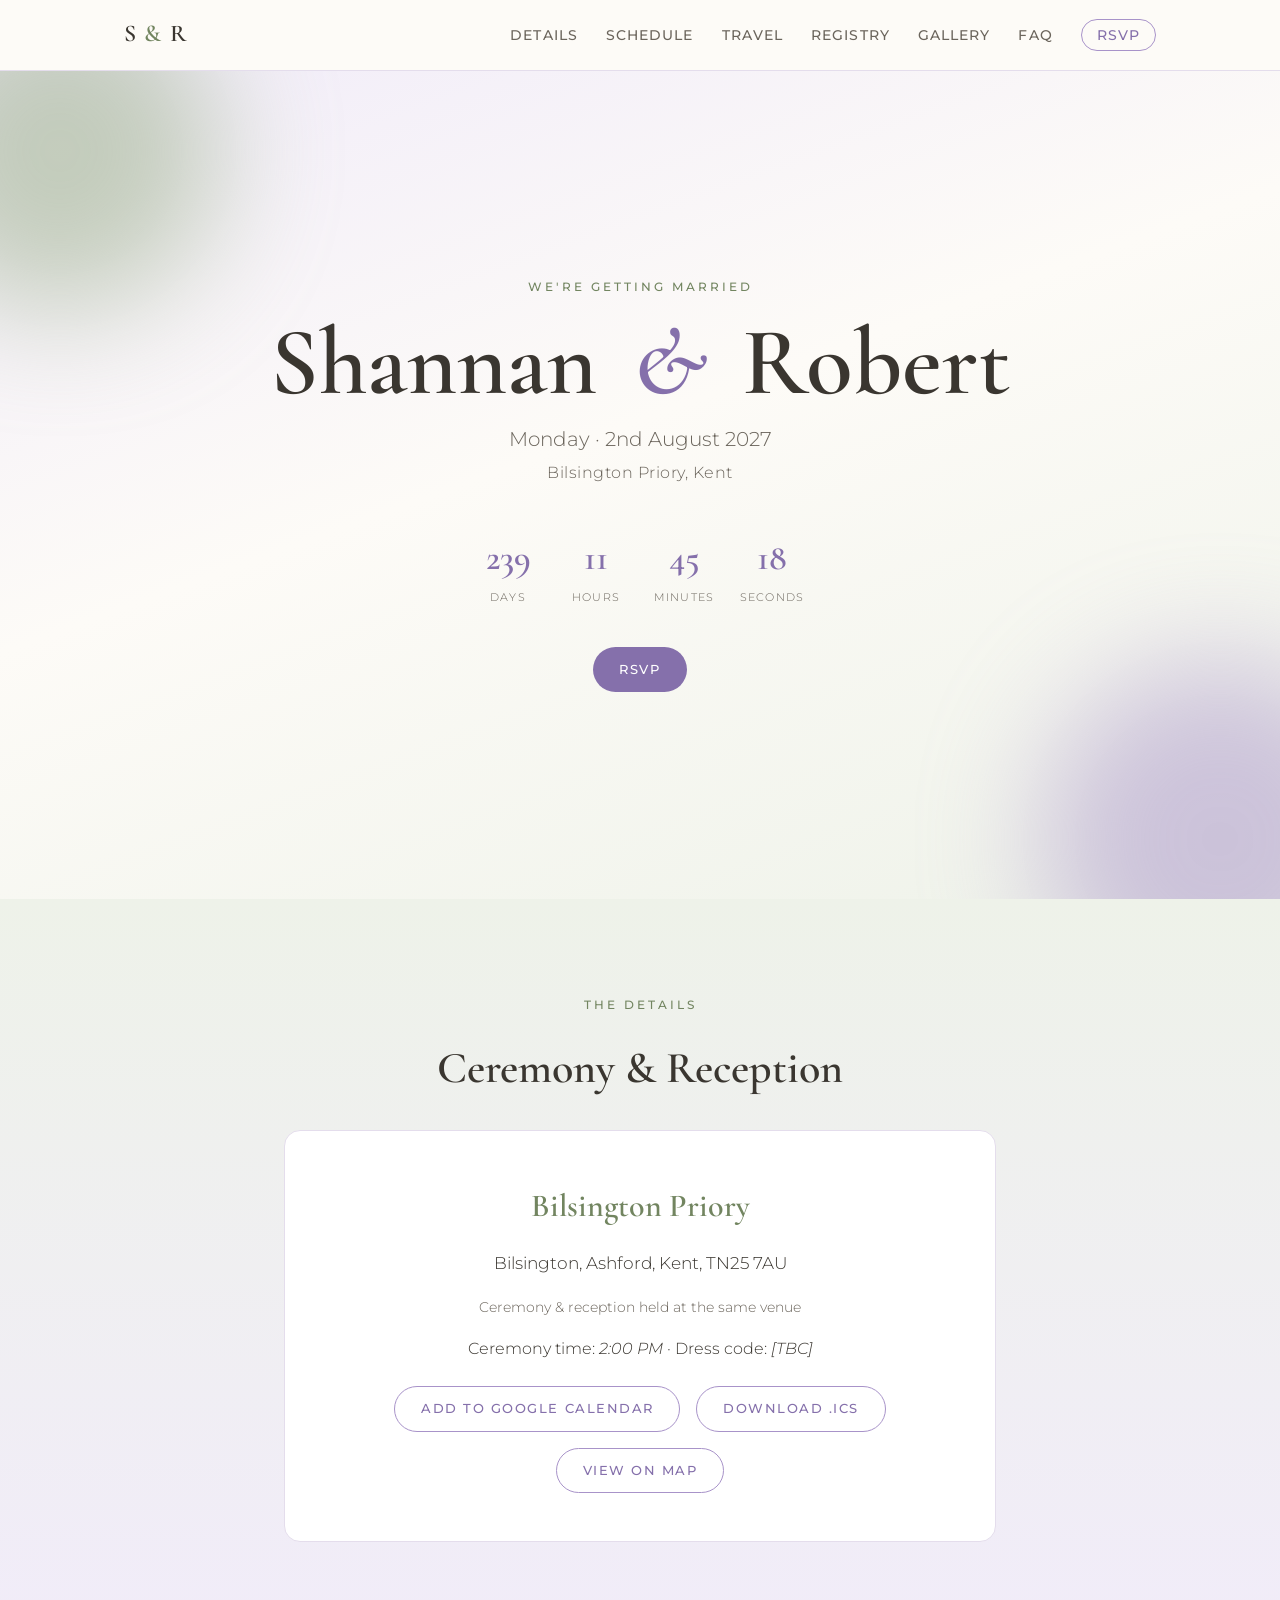
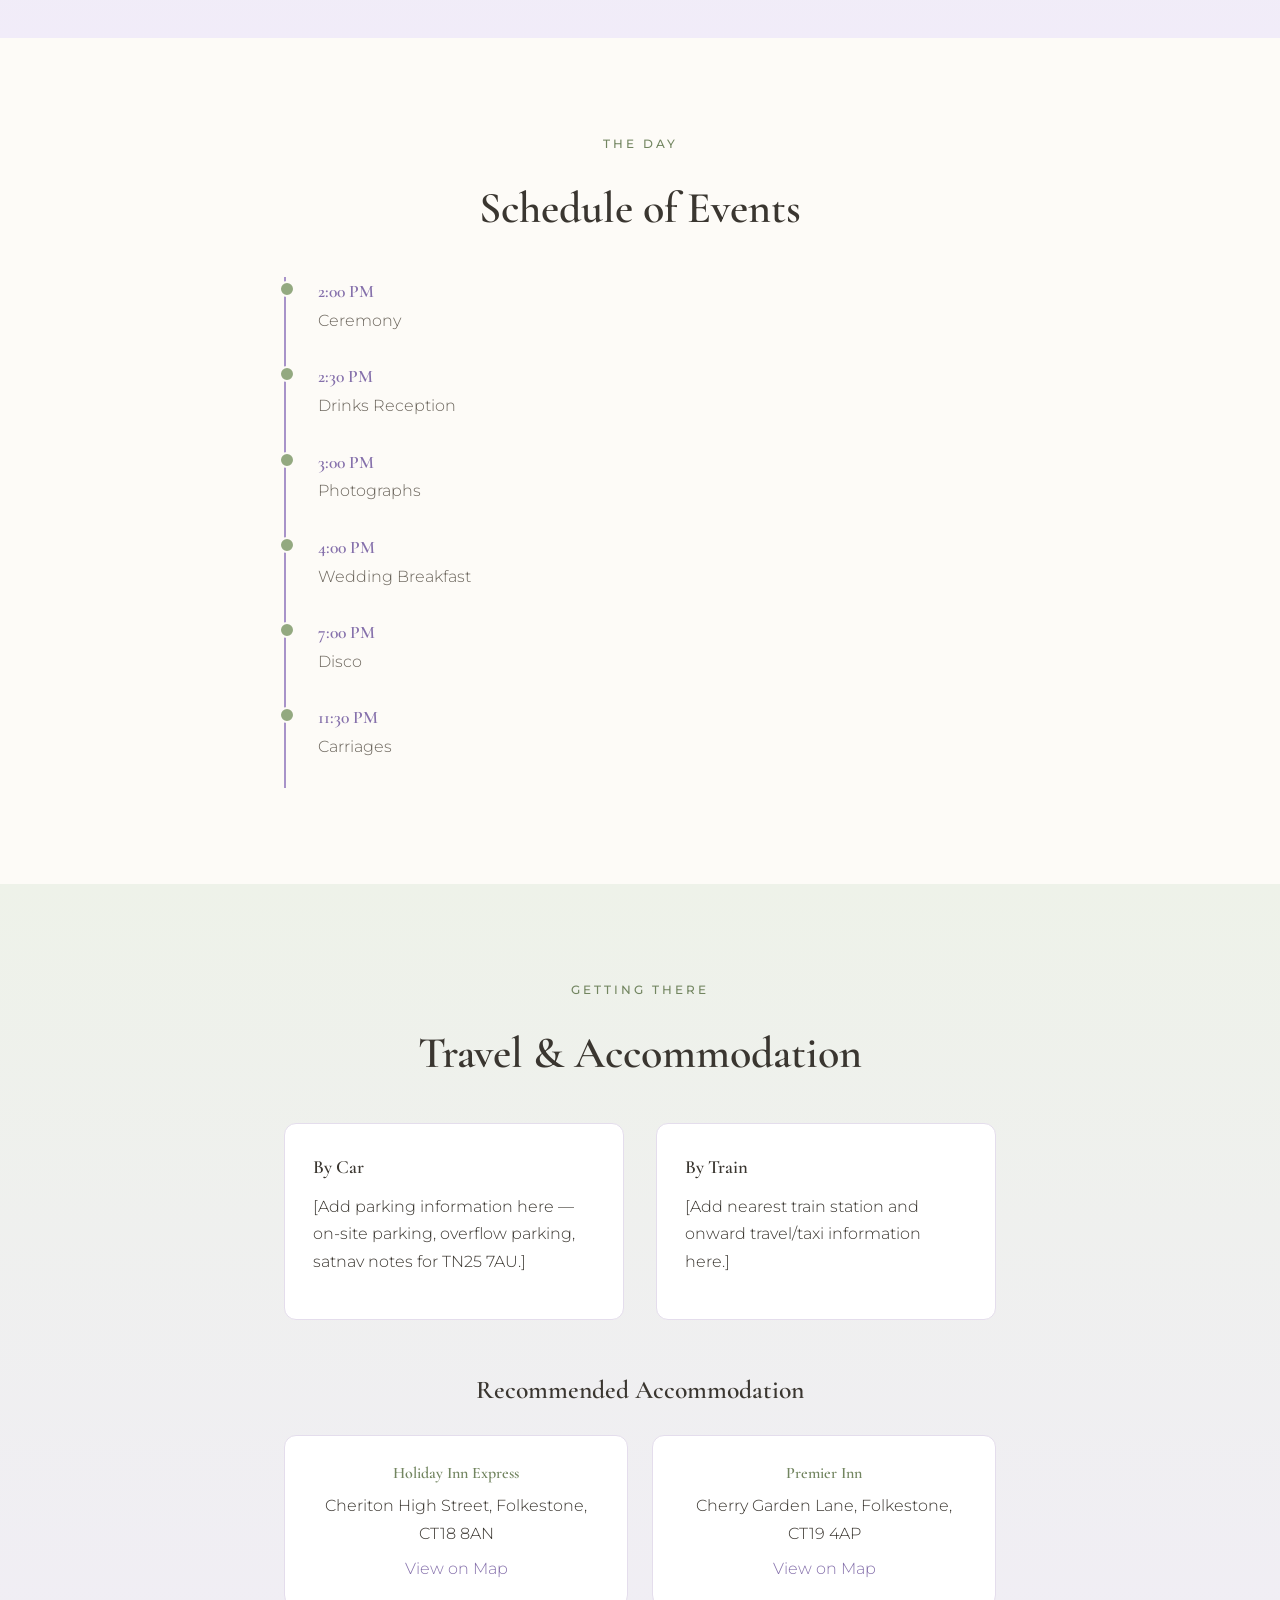
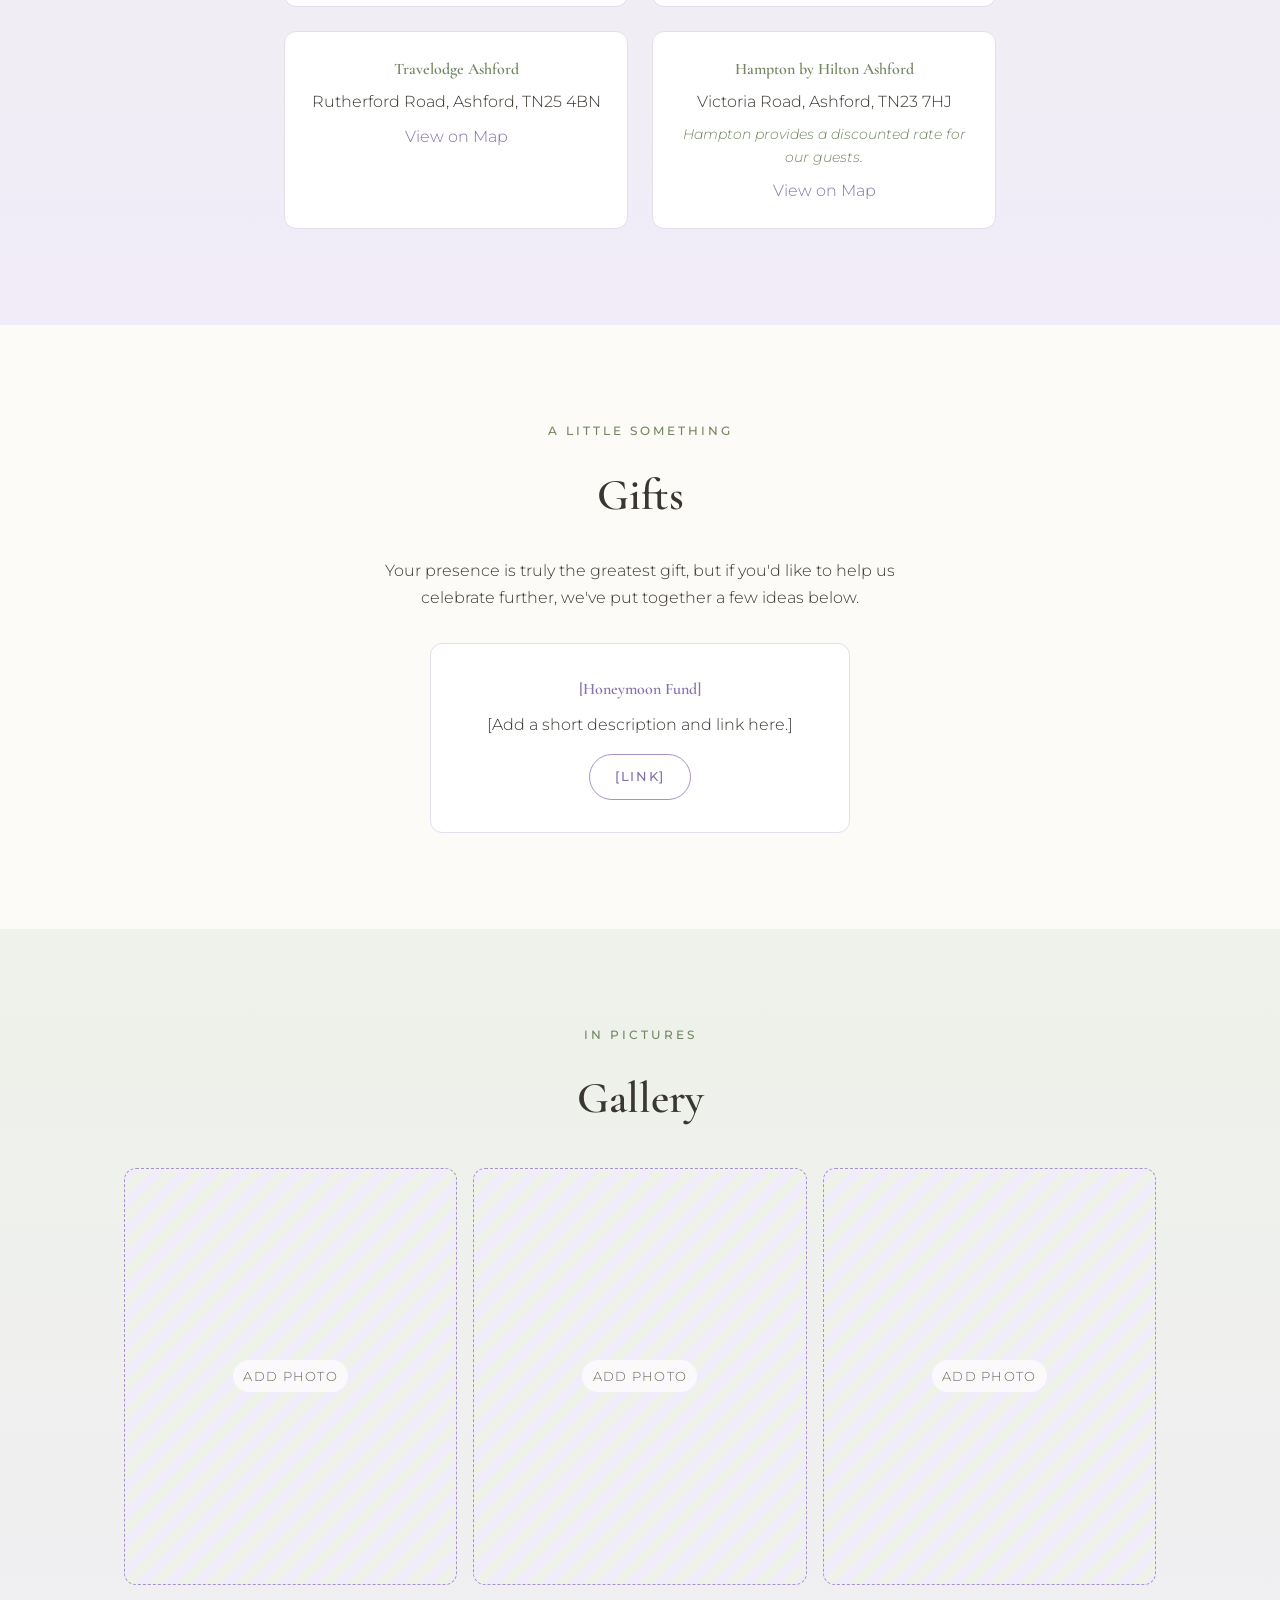
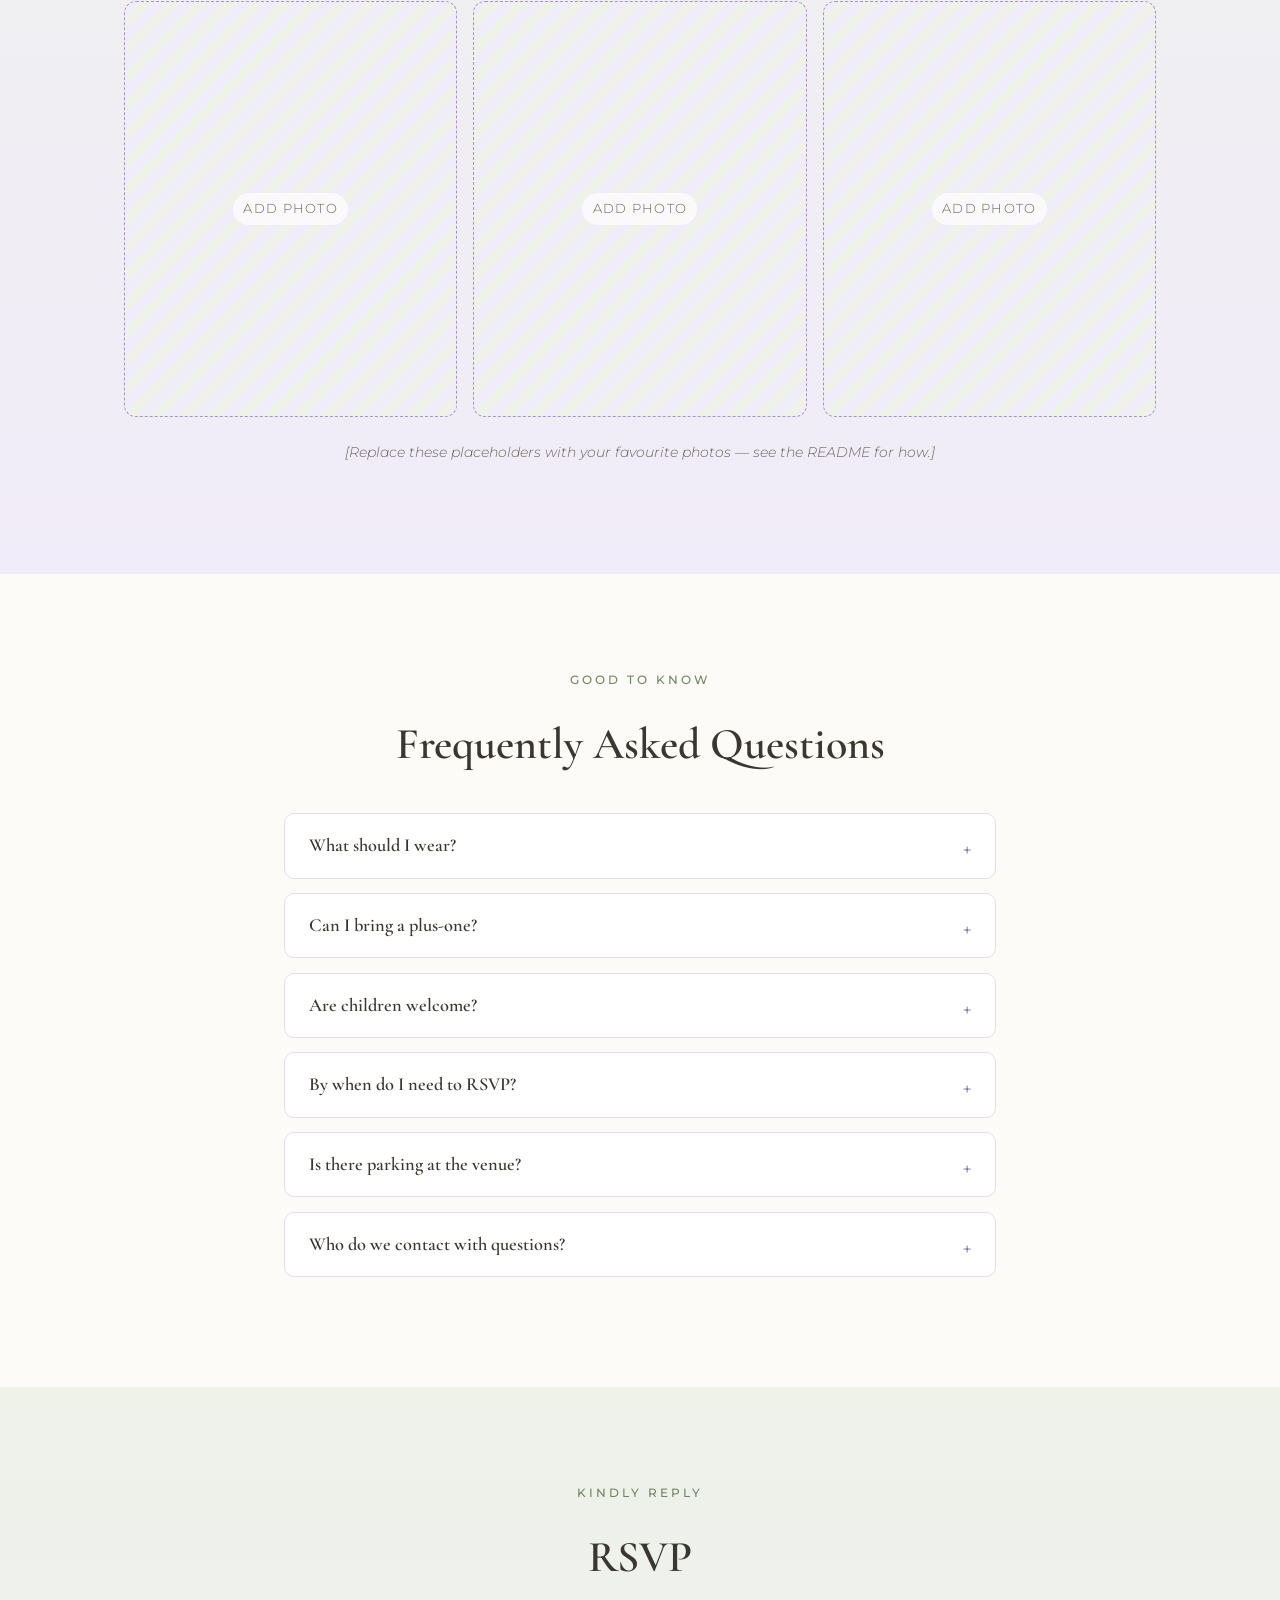
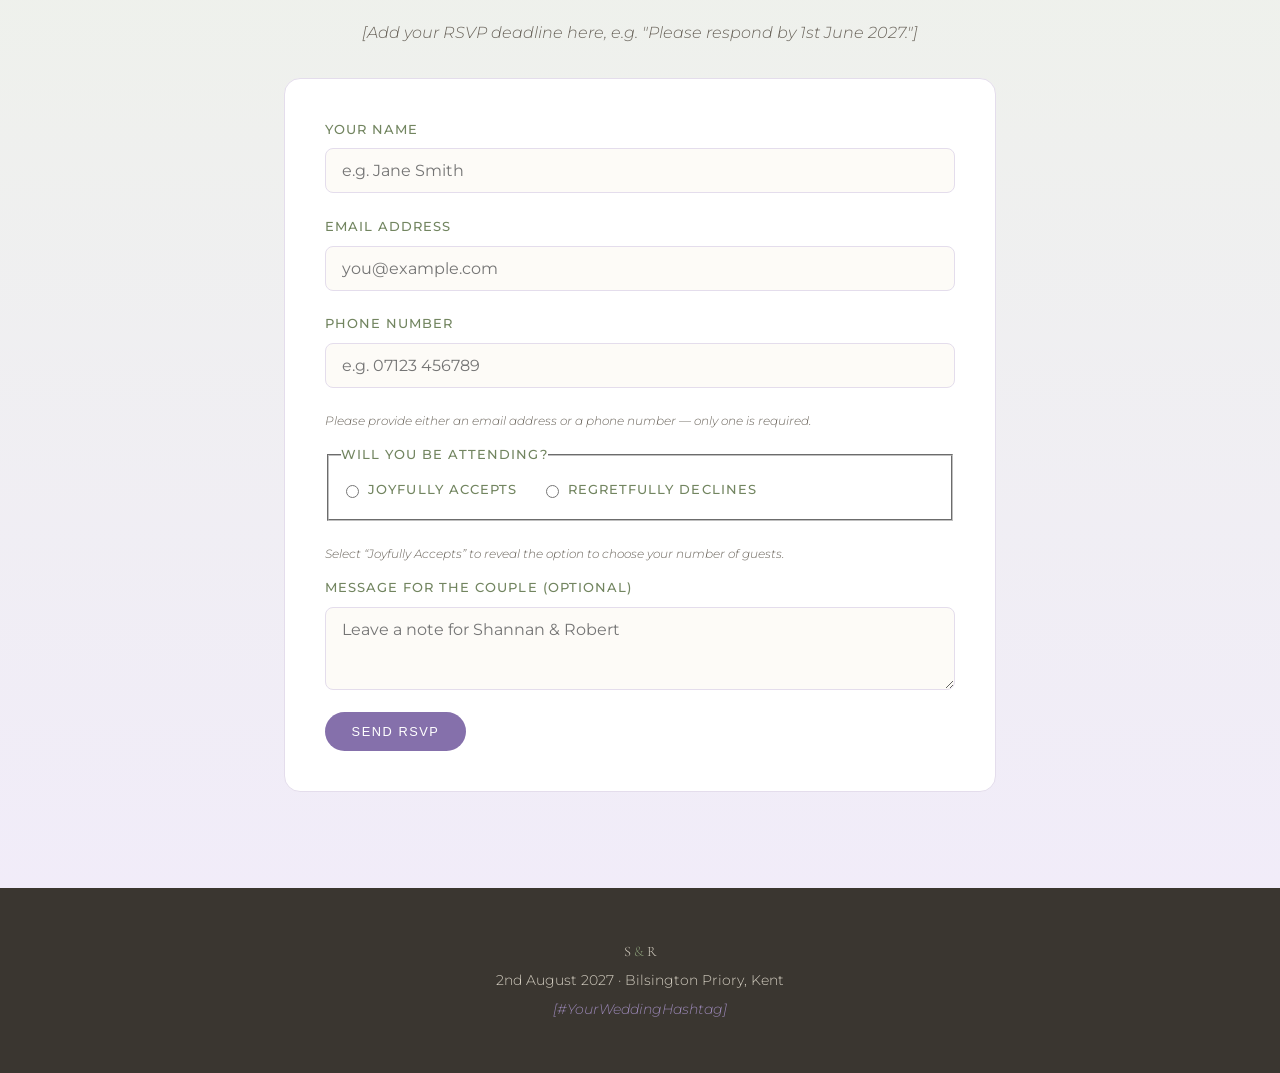
==== commit 5ece4a0c: "Confirm wedding schedule, add accommodation details, and RSVP phone option - Populate real ceremony/" ====
--- a/index.html
+++ b/index.html
@@ -67,7 +67,7 @@
           Bilsington, Ashford, Kent, TN25 7AU
         </p>
         <p class="details-meta">Ceremony &amp; reception held at the same venue</p>
-        <p class="details-time">Ceremony time: <em>[TBC]</em> &middot; Dress code: <em>[TBC]</em></p>
+        <p class="details-time">Ceremony time: <em>2:00 PM</em> &middot; Dress code: <em>[TBC]</em></p>
 
         <div class="details-actions">
           <a class="btn btn-outline" id="gcalLink" href="#" target="_blank" rel="noopener">Add to Google Calendar</a>
@@ -84,14 +84,13 @@
       <p class="section-eyebrow">The Day</p>
       <h2 class="section-title">Schedule of Events</h2>
       <ol class="timeline">
-        <li><span class="timeline-time">[1:00 PM]</span><span class="timeline-event">Ceremony</span></li>
-        <li><span class="timeline-time">[2:00 PM]</span><span class="timeline-event">Drinks &amp; Canap&eacute;s</span></li>
-        <li><span class="timeline-time">[4:00 PM]</span><span class="timeline-event">Wedding Breakfast</span></li>
-        <li><span class="timeline-time">[5:30 PM]</span><span class="timeline-event">Speeches</span></li>
-        <li><span class="timeline-time">[7:30 PM]</span><span class="timeline-event">Evening Reception &amp; First Dance</span></li>
-        <li><span class="timeline-time">[11:30 PM]</span><span class="timeline-event">Carriages</span></li>
+        <li><span class="timeline-time">2:00 PM</span><span class="timeline-event">Ceremony</span></li>
+        <li><span class="timeline-time">2:30 PM</span><span class="timeline-event">Drinks Reception</span></li>
+        <li><span class="timeline-time">3:00 PM</span><span class="timeline-event">Photographs</span></li>
+        <li><span class="timeline-time">4:00 PM</span><span class="timeline-event">Wedding Breakfast</span></li>
+        <li><span class="timeline-time">7:00 PM</span><span class="timeline-event">Disco</span></li>
+        <li><span class="timeline-time">11:30 PM</span><span class="timeline-event">Carriages</span></li>
       </ol>
-      <p class="timeline-note">[Times are provisional and will be confirmed closer to the day.]</p>
     </div>
   </section>
 
@@ -115,19 +114,25 @@
       <h3 class="accommodation-heading">Recommended Accommodation</h3>
       <div class="hotel-grid">
         <div class="hotel-card">
-          <h4>[Hotel Name 1]</h4>
-          <p>[Distance from venue / short description]</p>
-          <a href="#" target="_blank" rel="noopener">[Website link]</a>
+          <h4><a href="https://www.ihg.com/holidayinnexpress/hotels/us/en/folkestone/lyxfx/hoteldetail" target="_blank" rel="noopener">Holiday Inn Express</a></h4>
+          <p>Cheriton High Street, Folkestone, CT18 8AN</p>
+          <a href="https://www.google.com/maps/search/?api=1&query=Holiday+Inn+Express+Cheriton+High+Street+Folkestone+CT18+8AN" target="_blank" rel="noopener">View on Map</a>
         </div>
         <div class="hotel-card">
-          <h4>[Hotel Name 2]</h4>
-          <p>[Distance from venue / short description]</p>
-          <a href="#" target="_blank" rel="noopener">[Website link]</a>
+          <h4><a href="https://www.premierinn.com/gb/en/hotels/england/kent/folkestone/folkestone-channel-tunnel.html" target="_blank" rel="noopener">Premier Inn</a></h4>
+          <p>Cherry Garden Lane, Folkestone, CT19 4AP</p>
+          <a href="https://www.google.com/maps/search/?api=1&query=Premier+Inn+Cherry+Garden+Lane+Folkestone+CT19+4AP" target="_blank" rel="noopener">View on Map</a>
         </div>
         <div class="hotel-card">
-          <h4>[Hotel Name 3]</h4>
-          <p>[Distance from venue / short description]</p>
-          <a href="#" target="_blank" rel="noopener">[Website link]</a>
+          <h4><a href="https://www.travelodge.co.uk/hotels/4/Ashford-hotel" target="_blank" rel="noopener">Travelodge Ashford</a></h4>
+          <p>Rutherford Road, Ashford, TN25 4BN</p>
+          <a href="https://www.google.com/maps/search/?api=1&query=Travelodge+Ashford+Rutherford+Road+Ashford+TN25+4BN" target="_blank" rel="noopener">View on Map</a>
+        </div>
+        <div class="hotel-card">
+          <h4><a href="https://www.hilton.com/en/hotels/qdhashx-hampton-ashford-international/" target="_blank" rel="noopener">Hampton by Hilton Ashford</a></h4>
+          <p>Victoria Road, Ashford, TN23 7HJ</p>
+          <p class="hotel-note">Hampton provides a discounted rate for our guests.</p>
+          <a href="https://www.google.com/maps/search/?api=1&query=Hampton+by+Hilton+Ashford+Victoria+Road+Ashford+TN23+7HJ" target="_blank" rel="noopener">View on Map</a>
         </div>
       </div>
     </div>
@@ -217,8 +222,14 @@
 
         <div class="form-row">
           <label for="email">Email Address</label>
-          <input type="email" id="email" name="Email" placeholder="you@example.com" required>
-        </div>
+          <input type="email" id="email" name="Email" placeholder="you@example.com">
+        </div>
+
+        <div class="form-row">
+          <label for="phone">Phone Number</label>
+          <input type="tel" id="phone" name="Phone Number" placeholder="e.g. 07123 456789">
+        </div>
+        <p class="form-note">Please provide either an email address or a phone number &mdash; only one is required.</p>
 
         <fieldset class="form-row">
           <legend>Will you be attending?</legend>
--- a/css/style.css
+++ b/css/style.css
@@ -334,13 +334,6 @@
   font-size: 1.1rem;
 }
 .timeline-event { color: var(--ink-soft); }
-.timeline-note {
-  text-align: center;
-  font-size: .85rem;
-  color: var(--ink-soft);
-  font-style: italic;
-  margin-top: 1rem;
-}
 
 /* ---------- Travel ---------- */
 .travel-grid {
@@ -362,8 +355,15 @@
 }
 .hotel-grid {
   display: grid;
-  grid-template-columns: repeat(3, 1fr);
+  grid-template-columns: repeat(2, 1fr);
   gap: 1.5rem;
+}
+.hotel-card p { margin-bottom: .5rem; }
+.hotel-note {
+  color: var(--sage-deep);
+  font-size: .85rem;
+  font-style: italic;
+  margin-top: .5rem;
 }
 .hotel-card {
   background: #fff;
@@ -373,6 +373,8 @@
   border: 1px solid var(--line);
 }
 .hotel-card h4 { color: var(--sage-deep); margin-bottom: .3rem; }
+.hotel-card h4 a { color: inherit; }
+.hotel-card h4 a:hover { color: var(--lavender-deep); text-decoration: underline; }
 
 /* ---------- Registry ---------- */
 .registry-intro { text-align: center; max-width: 560px; margin: 0 auto 2rem; }
@@ -481,6 +483,7 @@
 }
 .form-row input[type="text"],
 .form-row input[type="email"],
+.form-row input[type="tel"],
 .form-row select,
 .form-row textarea {
   font-family: var(--font-body);
